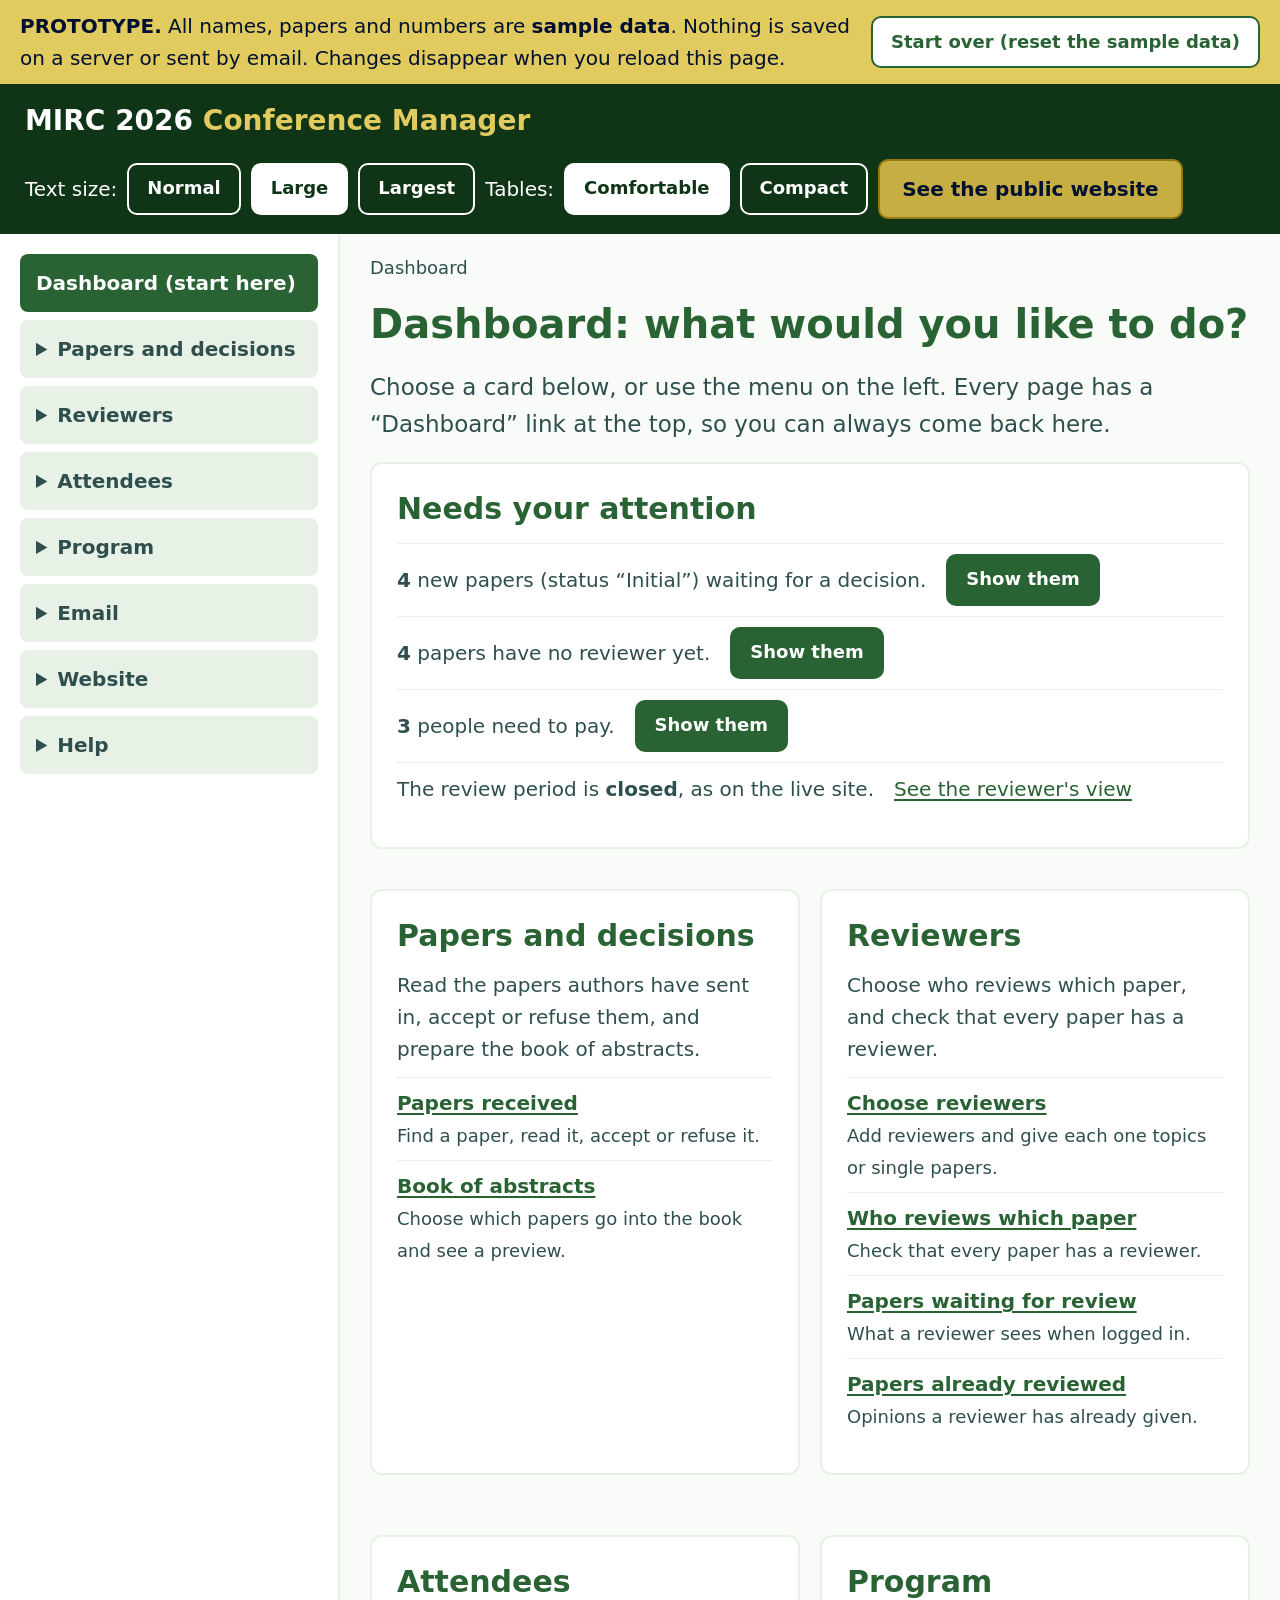
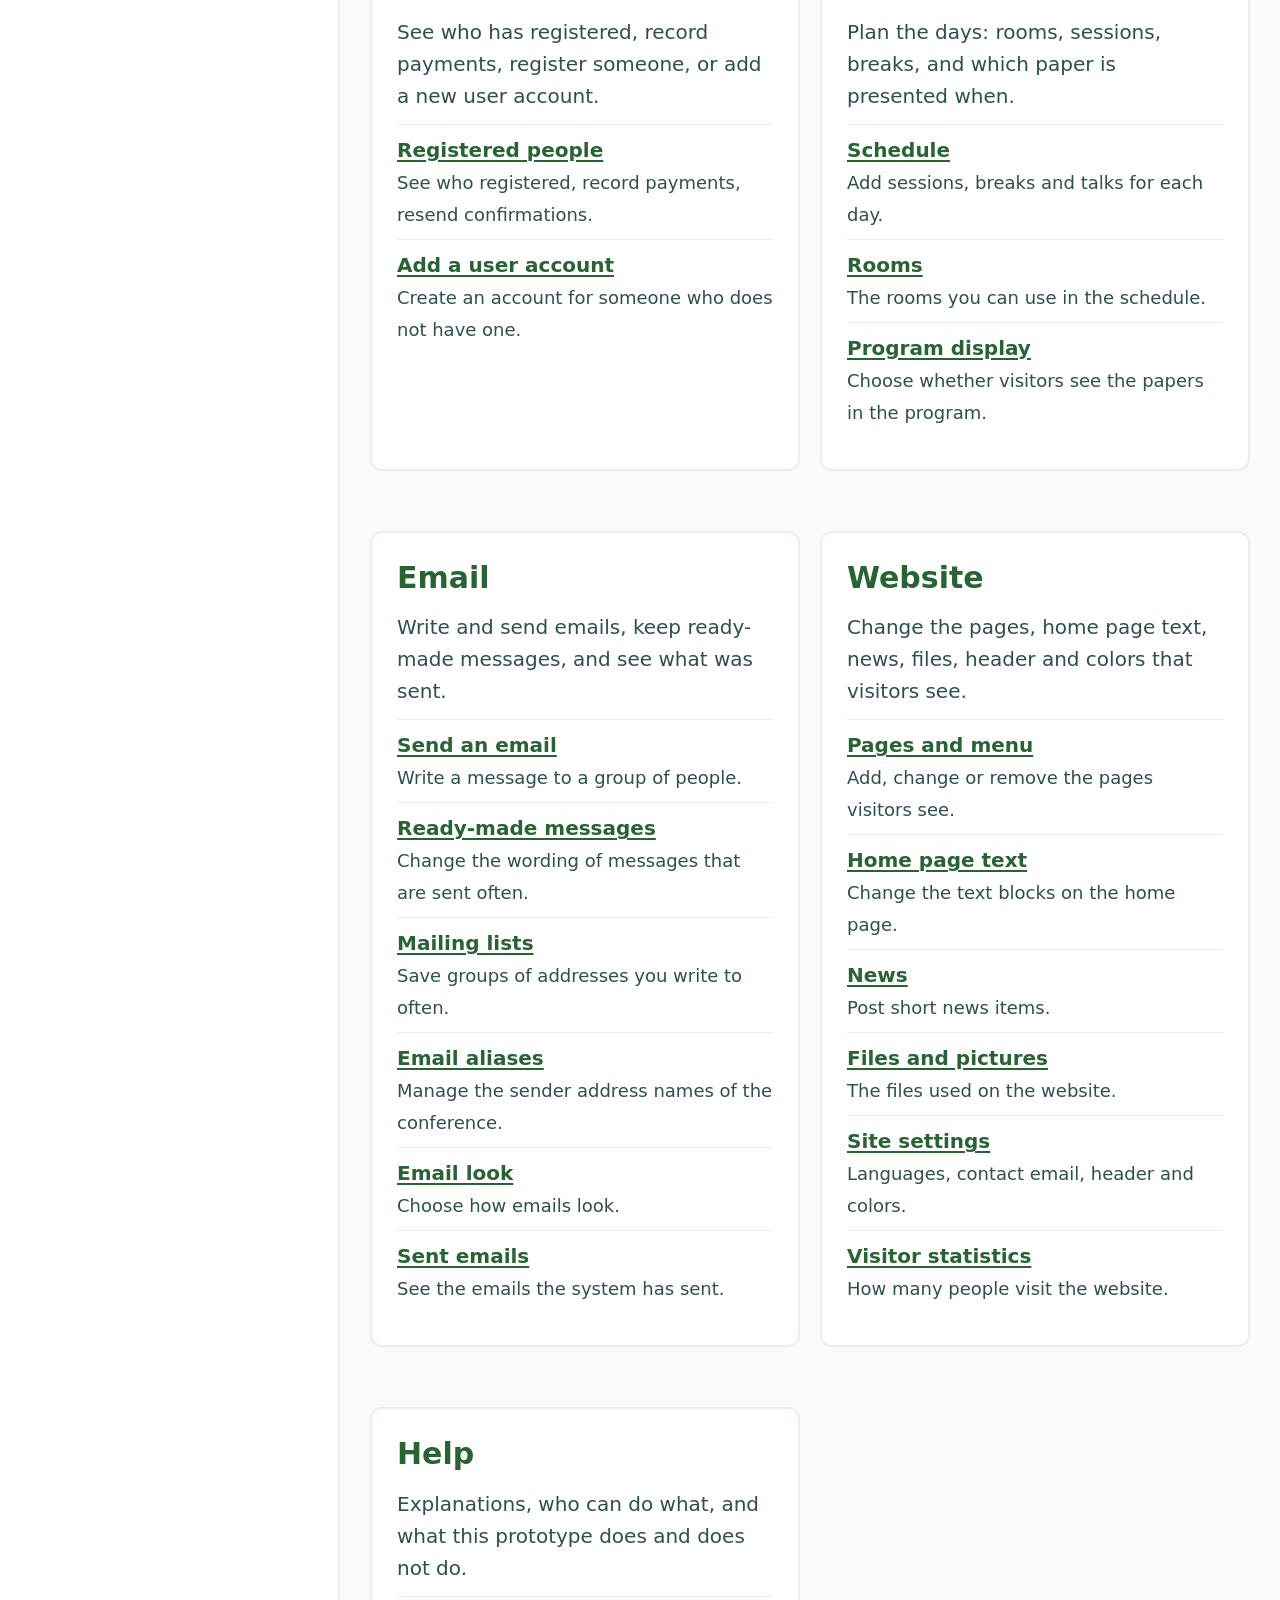
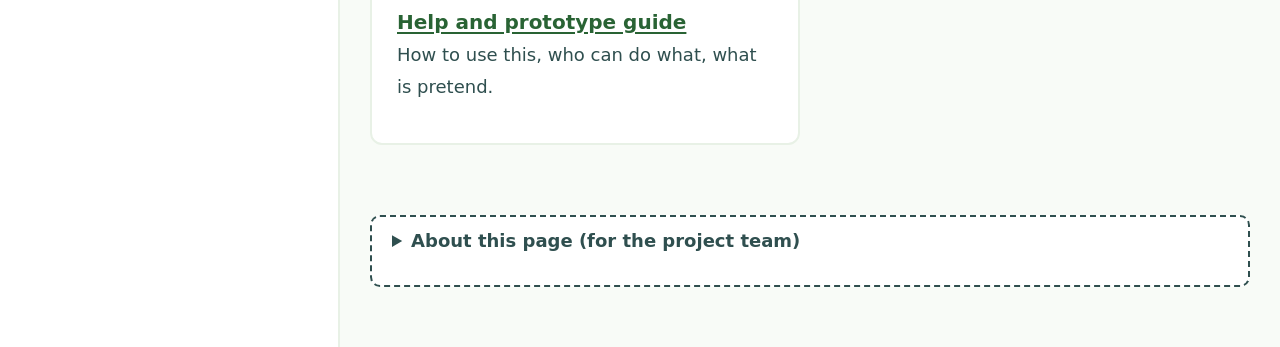
==== prototype/index.html @ 0afbfd5f "Initial commit" ====
<!doctype html>
<html lang="en" data-size="2">
<head>
  <meta charset="utf-8">
  <meta name="viewport" content="width=device-width, initial-scale=1">
  <title>MIRC 2026 conference manager (prototype)</title>
  <link rel="icon" href="data:,">
  <link rel="stylesheet" href="styles.css">
</head>
<body>
  <button type="button" class="skip" data-act="skip">Skip to the main content</button>
  <div class="proto-banner" role="note">
    <p><strong>PROTOTYPE.</strong> All names, papers and numbers are <strong>sample data</strong>. Nothing is saved on a server or sent by email. Changes disappear when you reload this page.</p>
    <button type="button" id="reset" class="btn btn-small btn-secondary">Start over (reset the sample data)</button>
  </div>
  <div id="live" class="sr-only" role="status" aria-live="polite"></div>
  <div id="app"><noscript><p>This prototype needs JavaScript. Please turn it on in your browser.</p></noscript></div>
  <dialog id="dlg" aria-labelledby="dlg-title"></dialog>
  <!-- Classic scripts (not modules) so this page also works when opened straight from a folder. Order matters. -->
  <script src="data.js"></script>
  <script src="core.js"></script>
  <script src="admin.js"></script>
  <script src="site.js"></script>
  <script>P.start();</script>
</body>
</html>
---- prototype/styles.css ----
/* MIRC 2026 prototype styles. Colors are the blueprint palette (section 9.3): five EXACT values and a few ESTIMATES.
   Only pairs that pass the contrast checks in blueprint 9.5 are used for text. Sizes are in rem so the text-size buttons scale everything. */
:root {
  --slate-green: #2f4f4f; --forest: #296334; --leaf: #297d1f; --navy: #011030; --deep-green: #0f3416; --white: #ffffff;
  --gold-100: #fce77a; --gold-300: #e1ca5e; --gold-500: #c6ae43; --gold-700: #957a14; --hex-line: #77aa6f;
  --mist: #f8fbf7; --tint-green: #e8f1e6;
  --gold-gradient: linear-gradient(90deg, #b19730 0%, #dcc55b 33%, #e5cf65 66%, #b29931 100%);
  --font: "Segoe UI", system-ui, -apple-system, Roboto, "Helvetica Neue", Arial, sans-serif; /* the images' font is not identified (blueprint D6) */
}
html { font-size: 125%; }
html[data-size="1"] { font-size: 112.5%; }
html[data-size="2"] { font-size: 125%; }
html[data-size="3"] { font-size: 150%; }
* { box-sizing: border-box; }
body { margin: 0; background: var(--mist); color: var(--slate-green); font-family: var(--font); line-height: 1.6; }
h1, h2, h3 { color: var(--forest); line-height: 1.25; margin: 1.2em 0 .5em; }
h1 { font-size: 2rem; margin-top: .4em; } h2 { font-size: 1.5rem; } h3 { font-size: 1.2rem; }
p, ul, ol, dl { margin: .6em 0; } ul, ol { padding-left: 1.4rem; }
ul.plain, ol.plain { list-style: none; padding: 0; }
a { color: var(--forest); text-decoration: underline; text-underline-offset: .15em; }
a:hover { color: var(--deep-green); }
code { background: var(--tint-green); padding: .05em .3em; border-radius: .25rem; }
hr { border: 0; border-top: 2px solid var(--tint-green); margin: 1.5rem 0; }
.lead { font-size: 1.15rem; }
.muted { font-size: .9rem; }
.empty { padding: 1rem; border: 2px dashed var(--slate-green); border-radius: .5rem; background: var(--white); }
.sr-only { position: absolute; width: 1px; height: 1px; overflow: hidden; clip: rect(0 0 0 0); white-space: nowrap; }
.stack > * + * { margin-top: .25rem; }

/* focus: always visible. Navy on light surfaces, gold on dark ones. */
:focus-visible { outline: 4px solid var(--navy); outline-offset: 2px; }
.on-dark :focus-visible, dialog.on-dark :focus-visible { outline-color: var(--gold-300); }
h1:focus, h1:focus-visible { outline: none; }
.skip { position: absolute; left: -999px; top: 0; z-index: 10; background: var(--white); color: var(--forest); border: 3px solid var(--forest); padding: .6rem 1rem; font: inherit; font-weight: 700; }
.skip:focus { left: .5rem; top: .5rem; }

/* buttons */
.btn { display: inline-flex; align-items: center; justify-content: center; min-height: 3rem; padding: .5rem 1.1rem; border: 2px solid var(--forest); border-radius: .5rem;
  background: var(--forest); color: var(--white); font: inherit; font-weight: 700; text-decoration: none; cursor: pointer; text-align: center; }
.btn:hover { background: var(--deep-green); border-color: var(--deep-green); color: var(--white); }
.btn-secondary { background: var(--white); color: var(--forest); }
.btn-secondary:hover { background: var(--tint-green); color: var(--deep-green); border-color: var(--forest); }
.btn-gold { background: var(--gold-500); border-color: var(--gold-700); color: var(--navy); }
.btn-gold:hover { background: var(--gold-300); color: var(--navy); border-color: var(--gold-700); }
.btn-danger { background: var(--navy); border-color: var(--navy); color: var(--white); }
.btn-danger:hover { background: var(--deep-green); }
.btn-small { min-height: 2.6rem; padding: .3rem .9rem; font-size: .9rem; }
.btn-ghost { background: transparent; border-color: var(--white); color: var(--white); }
.btn-ghost:hover, .btn-ghost[aria-pressed="true"] { background: var(--white); color: var(--deep-green); }
.btn[disabled] { background: var(--tint-green); color: var(--slate-green); border: 2px dashed var(--slate-green); cursor: not-allowed; }
.linklike { background: none; border: 0; padding: .3rem 0; font: inherit; color: var(--forest); text-decoration: underline; cursor: pointer; text-align: left; }
.actions { display: flex; flex-wrap: wrap; gap: .75rem; margin: 1rem 0; }
.actions.center { justify-content: center; }
.toolbar { display: flex; flex-wrap: wrap; gap: .75rem; align-items: end; }

/* prototype banner and admin frame */
.proto-banner { background: var(--gold-300); color: var(--navy); padding: .5rem 1rem; display: flex; flex-wrap: wrap; gap: .5rem 1rem; align-items: center; justify-content: space-between; }
.proto-banner p { margin: 0; flex: 1 1 24rem; }
.on-dark { background: var(--deep-green); color: var(--white); }
.on-dark a { color: var(--white); } .on-dark a.btn-gold { color: var(--navy); }
.topbar { display: flex; flex-wrap: wrap; align-items: center; justify-content: space-between; gap: .75rem 1.5rem; padding: .75rem 1.25rem; }
.brand { font-size: 1.4rem; font-weight: 800; text-decoration: none; color: var(--white); } .brand span { color: var(--gold-300); font-weight: 600; }
.topbar-tools, .textsize { display: flex; flex-wrap: wrap; gap: .5rem; align-items: center; }
.layout { display: grid; grid-template-columns: 17rem 1fr; align-items: start; }
.sidenav { background: var(--white); border-right: 2px solid var(--tint-green); padding: 1rem; min-height: 100%; }
.navtop, .navtop ul { list-style: none; padding: 0; margin: 0; } .navtop > li { margin-bottom: .4rem; }
.navlink { display: block; padding: .65rem .8rem; border-radius: .4rem; color: var(--forest); font-weight: 600; text-decoration: none; }
.navlink:hover { background: var(--tint-green); }
.navlink[aria-current="page"] { background: var(--forest); color: var(--white); }
.navlink[aria-current="true"] { border-left: 6px solid var(--forest); }
details[data-nav] > summary { background: var(--tint-green); border-radius: .4rem; padding: .65rem .8rem; font-weight: 800; cursor: pointer; min-height: 2.9rem; color: var(--slate-green); }
details[data-nav] ul { margin: .25rem 0 .5rem; }
.menu-toggle { display: none; margin: .75rem 1rem 0; }
main { min-width: 0; } .main-in { max-width: 66rem; margin: 0 auto; padding: 1rem 1.5rem 3rem; container-type: inline-size; }
.crumbs ol { list-style: none; padding: 0; margin: 0; display: flex; flex-wrap: wrap; font-size: .9rem; }
.crumbs li + li::before { content: "›"; padding: 0 .5rem; }
.grid2 { display: grid; grid-template-columns: repeat(auto-fit, minmax(min(20rem, 100%), 1fr)); gap: 1rem; }
.card { background: var(--white); border: 2px solid var(--tint-green); border-radius: .6rem; padding: 1rem 1.25rem; margin: 1rem 0; }
.card > h2:first-child, .card > h3:first-child { margin-top: .2em; }
.linklist { list-style: none; padding: 0; } .linklist li { padding: .45rem 0; border-top: 1px solid var(--tint-green); }
.attn { list-style: none; padding: 0; } .attn li { padding: .5rem 0; border-top: 1px solid var(--tint-green); display: flex; flex-wrap: wrap; gap: .5rem 1rem; align-items: center; }
.refbox { margin-top: 2.5rem; border: 2px dashed var(--slate-green); border-radius: .5rem; padding: .5rem 1rem; font-size: .9rem; background: var(--white); }
.refbox summary { cursor: pointer; font-weight: 700; min-height: 2.4rem; }

/* alerts: icon + word + border, never color alone */
.alert { display: flex; gap: .9rem; align-items: flex-start; padding: .9rem 1rem; margin: 1rem 0; background: var(--white); border: 2px solid var(--forest); border-left-width: 10px; border-radius: .4rem; }
.alert > div { flex: 1; } .alert ul { margin: .3rem 0 0; }
.alert-ok { border-color: var(--leaf); } .alert-warn { border-color: var(--gold-700); } .alert-error { border-color: var(--navy); } .alert-info { border-color: var(--forest); }
.sym { flex: none; width: 2rem; height: 2rem; border-radius: 50%; display: inline-flex; align-items: center; justify-content: center; font-weight: 800; background: var(--forest); color: var(--white); }
.alert-ok .sym { background: var(--leaf); } .alert-warn .sym { background: var(--gold-500); color: var(--navy); } .alert-error .sym { background: var(--navy); }
.badge { display: inline-flex; gap: .35rem; align-items: center; padding: .1rem .7rem; border: 2px solid; border-radius: 999px; font-weight: 700; font-size: .9rem; white-space: nowrap; }
.st-accepted { background: var(--leaf); border-color: var(--leaf); color: var(--white); }
.st-refused { background: var(--slate-green); border-color: var(--slate-green); color: var(--white); }
.st-awaiting { background: var(--gold-500); border-color: var(--gold-700); color: var(--navy); }
.st-reviewed { background: var(--tint-green); border-color: var(--forest); color: var(--forest); }
.st-initial { background: var(--white); border-color: var(--slate-green); color: var(--slate-green); }
.st-noreview { background: var(--white); border: 2px dashed var(--slate-green); color: var(--slate-green); }

/* forms */
.field { margin: 1rem 0; border: 0; padding: 0; }
.field > label, fieldset.field > legend { display: block; font-weight: 700; margin-bottom: .25rem; padding: 0; }
.hint { font-size: .9rem; margin: 0 0 .35rem; }
.req { font-weight: 400; font-size: .9rem; }
input, select, textarea { font: inherit; color: var(--slate-green); background: var(--white); border: 2px solid var(--slate-green); border-radius: .4rem; padding: .55rem .7rem; width: 100%; max-width: 42rem; min-height: 3rem; }
input[type="checkbox"], input[type="radio"] { width: 1.75rem; height: 1.75rem; min-height: 0; accent-color: var(--forest); flex: none; }
td input[type="checkbox"], th input[type="checkbox"] { width: 2.2rem; height: 2.2rem; }
textarea { min-height: 6rem; }
.has-error input, .has-error select, .has-error textarea { border-color: var(--navy); border-width: 4px; }
.err { font-weight: 700; color: var(--navy); margin: .35rem 0 0; }
fieldset.field { border: 2px solid var(--tint-green); border-radius: .5rem; padding: .5rem 1rem 1rem; } fieldset.field.has-error { border-color: var(--navy); border-width: 4px; }
.choice { display: flex; gap: .7rem; align-items: center; min-height: 2.75rem; font-weight: 400; cursor: pointer; }
.filters { display: grid; grid-template-columns: repeat(auto-fit, minmax(min(16rem, 100%), 1fr)); gap: 0 1.25rem; align-items: start; }
.bulk { display: flex; flex-wrap: wrap; gap: .75rem 1rem; align-items: flex-end; } .bulk .field { margin: 0; } .bulk .btn { min-height: 3rem; }
.more { margin: 1rem 0; } .more summary { cursor: pointer; font-weight: 700; min-height: 2.6rem; }
.tabs { display: flex; flex-wrap: wrap; gap: .5rem; margin: 1rem 0; }
.tab { min-height: 2.9rem; padding: .4rem 1rem; border: 2px solid var(--forest); background: var(--white); color: var(--forest); border-radius: .5rem; font: inherit; font-weight: 700; cursor: pointer; }
.tab:hover { background: var(--tint-green); } .tab[aria-pressed="true"] { background: var(--forest); color: var(--white); }
.steps { list-style: none; padding: 0; display: flex; flex-wrap: wrap; gap: .5rem; }
.steps li { border: 2px solid var(--tint-green); border-radius: .5rem; padding: .4rem .9rem; background: var(--white); } .steps li span { font-weight: 700; }
.steps li[aria-current="step"] { border-color: var(--forest); background: var(--tint-green); font-weight: 700; }
.results { list-style: none; padding: 0; } .results li { padding: .6rem 0; border-top: 1px solid var(--tint-green); }
.swatch { display: inline-block; width: 3rem; height: 2rem; border: 2px solid var(--slate-green); border-radius: .3rem; }
.preview { width: 100%; height: 12rem; border: 2px solid var(--slate-green); background: var(--white); }
.dl { display: grid; grid-template-columns: max-content 1fr; gap: .3rem 1.2rem; } .dl dt { font-weight: 700; } .dl dd { margin: 0; }

/* tables: fit the box; if one ever cannot, it scrolls sideways inside its own focusable region */
.table-wrap { overflow-x: auto; margin: 1rem 0; }
table { width: 100%; border-collapse: collapse; background: var(--white); }
th { background: var(--tint-green); text-align: left; font-weight: 800; }
th, td { padding: .6rem .7rem; border-bottom: 2px solid var(--tint-green); vertical-align: top; }
td[data-label="Status"], td[data-label="Status and amount"] { white-space: nowrap; }
.col-select { width: 1%; white-space: nowrap; }
tr.sub td { background: var(--mist); } tr.sub td:nth-child(3) { padding-left: 1.5rem; }
/* Actions column: ONE layout for every table. Buttons are equal width (the widest label sets it), equal height, one uniform gap,
   labels never wrap. Four or more buttons use two even columns. */
.col-actions { width: 1%; white-space: nowrap; }
.row-actions { display: grid; gap: .45rem; justify-items: stretch; width: max-content; max-width: 100%; }
.row-actions:has(> :nth-child(4)) { grid-template-columns: repeat(2, max-content); }
.row-actions .btn { min-height: 2.6rem; padding: .3rem .9rem; font-size: .9rem; margin: 0; white-space: nowrap; }

/* compact tables (top-bar choice "Tables: Compact"): tighter cells and smaller buttons laid out side by side. Text stays 17px or more at "Large". */
html[data-density="compact"] th, html[data-density="compact"] td { padding: .35rem .5rem; }
html[data-density="compact"] .row-actions { display: flex; flex-wrap: nowrap; gap: .3rem; width: auto; }
html[data-density="compact"] .row-actions:has(> :nth-child(4)) { display: grid; grid-template-columns: repeat(2, max-content); gap: .3rem; }
html[data-density="compact"] .row-actions .btn, html[data-density="compact"] td .btn-small { min-height: 2.2rem; padding: .15rem .65rem; font-size: .875rem; }
html[data-density="compact"] .badge { padding: 0 .55rem; font-size: .85rem; }
html[data-density="compact"] td input[type="checkbox"], html[data-density="compact"] th input[type="checkbox"] { width: 1.8rem; height: 1.8rem; }
html[data-density="compact"] .muted { font-size: .85rem; line-height: 1.4; }

/* dialogs */
dialog { border: 3px solid var(--forest); border-radius: .8rem; padding: 0; width: min(42rem, 94vw); background: var(--white); color: var(--slate-green); }
dialog.danger { border-color: var(--navy); }
dialog::backdrop { background: rgba(1, 16, 48, .65); }
.dlg-body { padding: 1.25rem 1.5rem; max-height: 88vh; overflow: auto; } .dlg-body h2 { margin-top: 0; }

/* public website preview */
.sitebar { background: var(--navy); } .sitebar-in { display: flex; flex-wrap: wrap; gap: .5rem 1.25rem; align-items: center; padding: .6rem 1.25rem; }
.sitebar label.inline { display: flex; gap: .5rem; align-items: center; } .sitebar select { width: auto; min-width: 11rem; }
.sitehead { background: var(--white); border-bottom: 6px solid var(--gold-300); padding: 1rem 1.25rem; }
.hdr-quick { display: flex; flex-wrap: wrap; gap: 1rem 1.5rem; align-items: center; max-width: 66rem; margin: 0 auto; }
.logo-box { width: 6rem; height: 6rem; border: 3px solid var(--forest); color: var(--forest); font-weight: 800; display: flex; flex-direction: column; align-items: center; justify-content: center; text-align: center; border-radius: 50%; }
.logo-box small { font-size: .55rem; font-weight: 400; }
.hero-mark { margin: 0; font-weight: 900; letter-spacing: .02em; font-size: 3.2rem; line-height: 1.1; color: var(--gold-700);
  background: var(--gold-gradient); -webkit-background-clip: text; background-clip: text; -webkit-text-fill-color: transparent; }
.hero-mark.small { font-size: 2.2rem; }
@media (forced-colors: active) { .hero-mark { -webkit-text-fill-color: currentColor; } }
.site-name { margin: 0; font-size: 1.3rem; font-weight: 800; color: var(--forest); } .hdr-meta { margin: 0; font-weight: 600; }
.hdr-frame { width: 100%; height: 8rem; border: 0; } .hdr-pic { max-width: 66rem; margin: 0 auto; padding: 1.5rem; border: 2px dashed var(--slate-green); }
.sitenav { padding: 0 1.25rem; } .sitenav .btn-ghost { margin: .6rem 0; }
.sitemenu { display: flex; flex-wrap: wrap; gap: 0 1.5rem; align-items: center; max-width: 66rem; margin: 0 auto; }
.sitemenu > ul { list-style: none; display: flex; flex-wrap: wrap; gap: 0 1.25rem; padding: 0; margin: 0; flex: 1 1 auto; }
.sitemenu a { display: inline-block; padding: .65rem 0; font-weight: 600; } .sitemenu a[aria-current="page"] { border-bottom: 4px solid var(--gold-300); font-weight: 800; }
.sitemenu summary { cursor: pointer; padding: .65rem 0; font-weight: 600; } .sitemenu details ul { list-style: none; padding: 0 0 .5rem 1rem; margin: 0; }
.userbox { margin-left: auto; } .usermenu ul { list-style: none; padding: 0; margin: 0; } .usermenu .linklike { color: var(--white); }
.hero { text-align: center; } .hero .tagline { color: var(--forest); font-weight: 800; text-transform: uppercase; font-size: 1.4rem; margin-bottom: 0; } .facts { font-weight: 700; }
.ev { display: grid; grid-template-columns: 9rem 1fr; gap: .5rem 1rem; padding: .8rem 0; border-top: 2px solid var(--tint-green); } .ev h3 { margin: 0; } .ev-time { font-weight: 800; margin: 0; }
.talks li { margin: .5rem 0; } .names { columns: 14rem; }
.sitefoot { background: var(--navy); margin-top: 2rem; } .sitefoot .stripe { height: .6rem; background: var(--leaf); } .foot-in { max-width: 66rem; margin: 0 auto; padding: 1rem 1.5rem; }
.sitefoot a { color: var(--gold-300); }

/* phones and tablets: one column, menu behind a button, tables become stacked cards */
@media (max-width: 56em) {
  .layout { grid-template-columns: 1fr; } .menu-toggle { display: inline-flex; }
  .sidenav { display: none; border-right: 0; border-bottom: 2px solid var(--tint-green); } .sidenav.open { display: block; }
  .main-in { padding: 1rem; }
  .sitemenu { display: none; flex-direction: column; align-items: stretch; padding-bottom: .75rem; } .sitemenu.open { display: flex; }
  .sitemenu > ul { flex-direction: column; } .userbox { margin-left: 0; }
  .ev { grid-template-columns: 1fr; }
}
/* Narrow content area (measured in the page itself, so it also reacts to the text-size buttons): tables become stacked cards */
@container (max-width: 40rem) {
  table, thead, tbody, tr, th, td { display: block; } thead { position: absolute; left: -9999px; }
  tr { border: 2px solid var(--tint-green); border-radius: .5rem; margin: 0 0 1rem; padding: .3rem .5rem; }
  td, html[data-density="compact"] td { border: 0; padding: .35rem .3rem; } td::before { content: attr(data-label) ": "; font-weight: 800; display: block; }
  td[data-label="Select"]::before { content: "Select this one"; }
  td.col-actions, td.col-select { width: auto; white-space: normal; }
  .row-actions, .row-actions:has(> :nth-child(4)), html[data-density="compact"] .row-actions, html[data-density="compact"] .row-actions:has(> :nth-child(4)) { display: flex; flex-wrap: wrap; gap: .5rem; width: auto; }
  .row-actions .btn { white-space: normal; }
  tr.sub td:nth-child(3) { padding-left: .3rem; }
  .dl { grid-template-columns: 1fr; }
}
@media (max-width: 56em) { .density { display: none; } }
@media print { .proto-banner, .topbar, .sidenav, .sitebar, .sitenav, .tabs, .actions, .menu-toggle, .refbox, dialog { display: none !important; } .layout { display: block; } body { background: #fff; } }
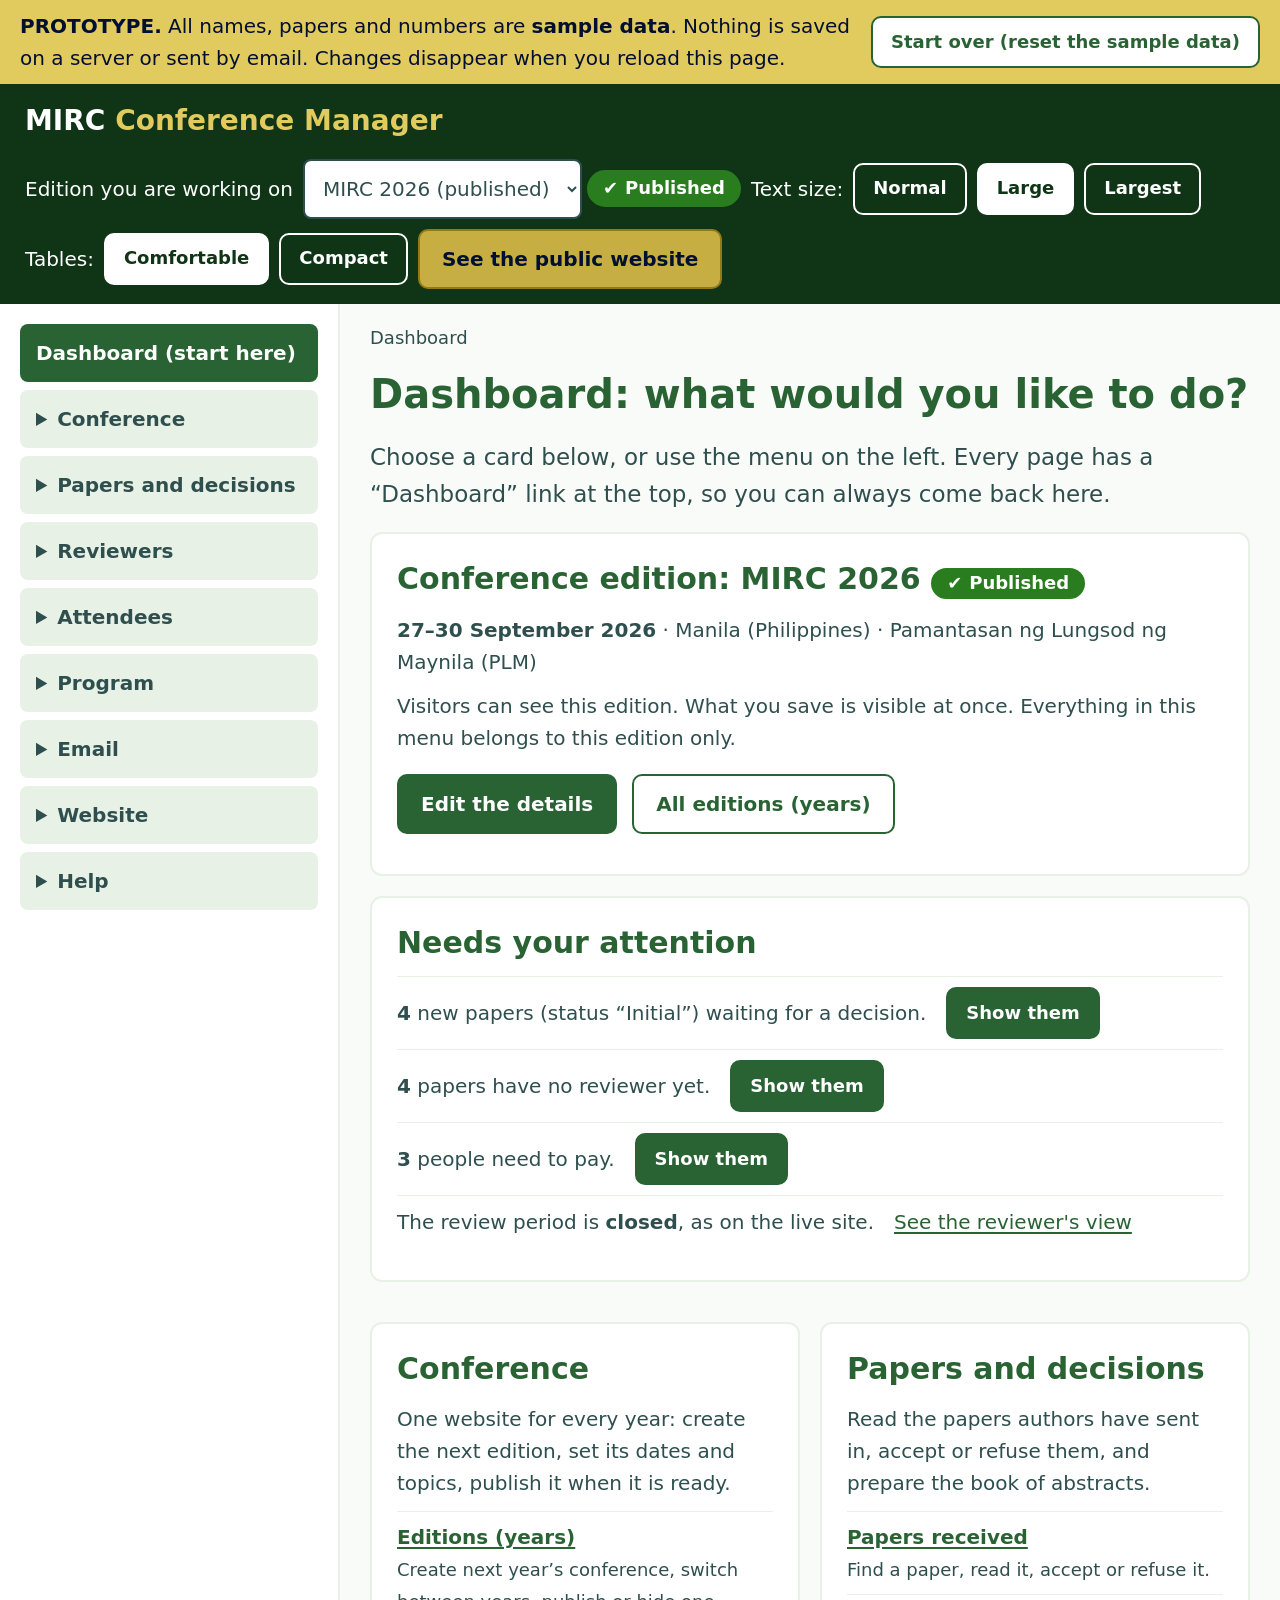
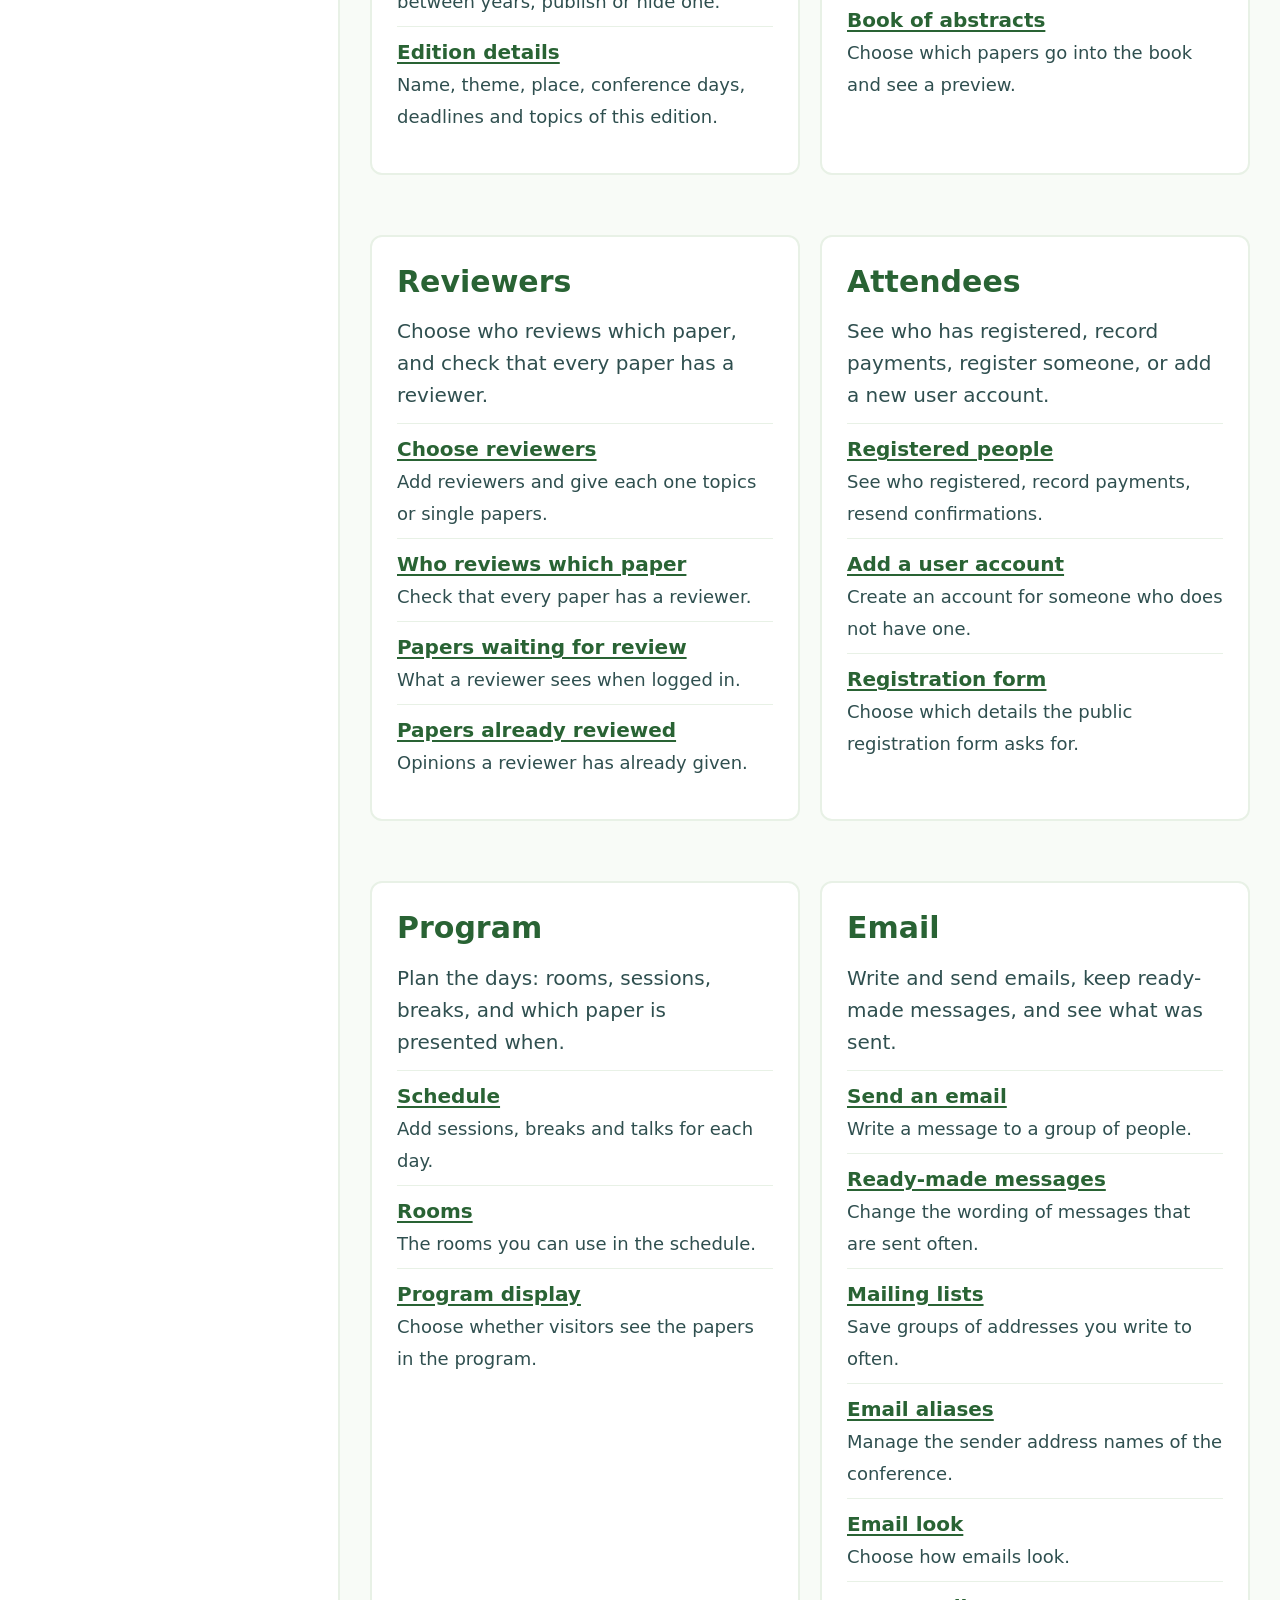
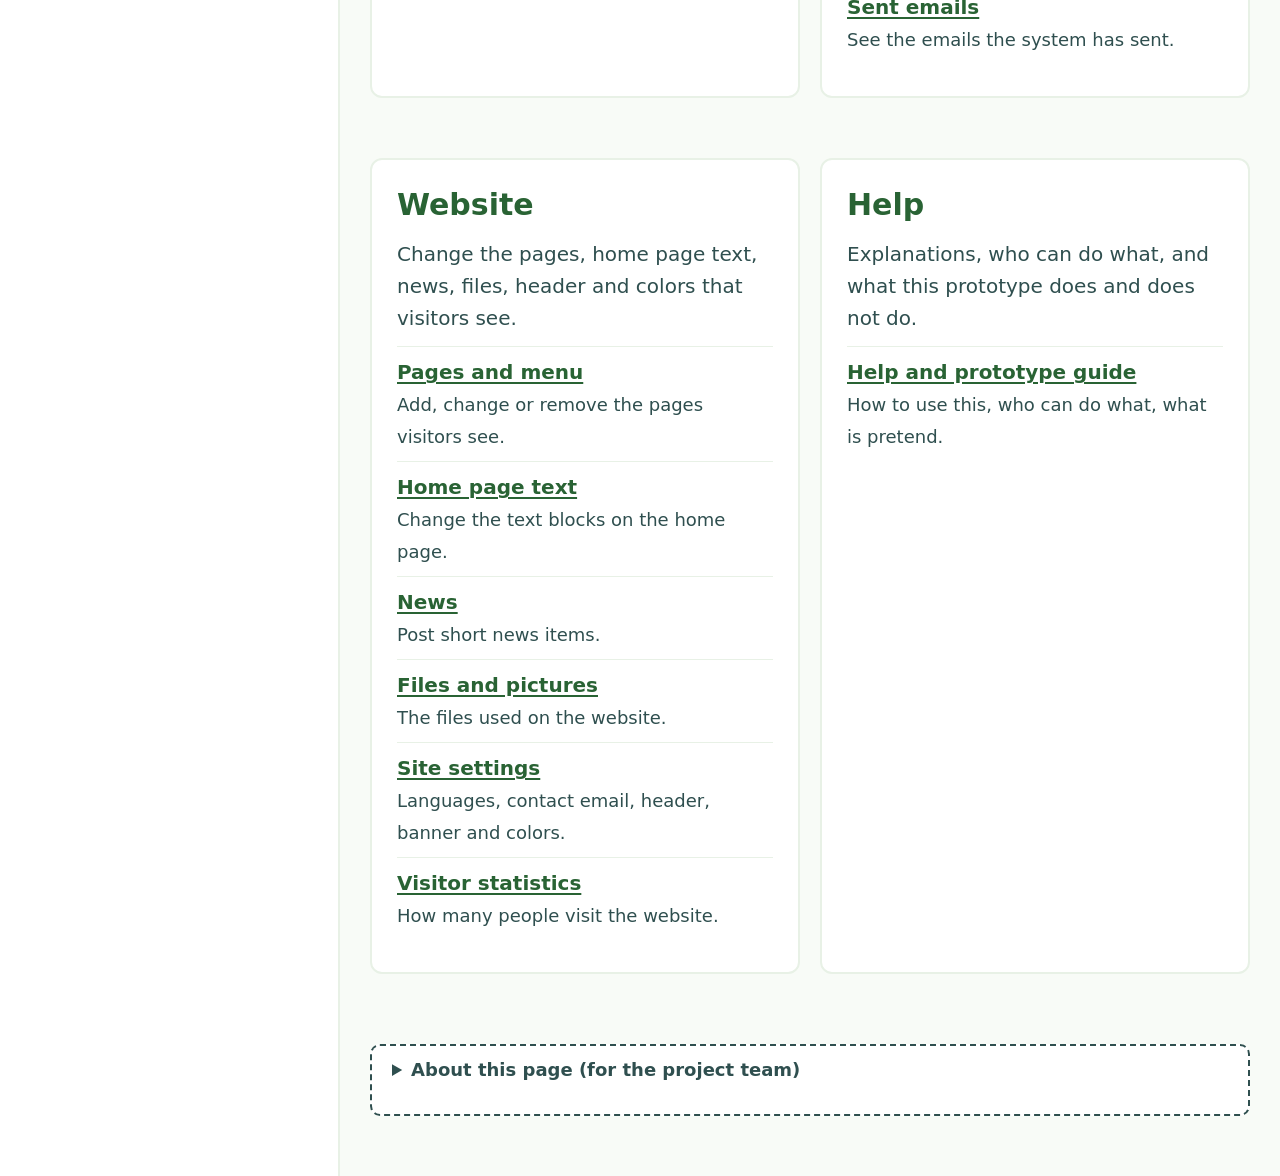
==== commit cdadc66c: "Updatable Conference" ====
--- a/prototype/index.html
+++ b/prototype/index.html
@@ -3,7 +3,7 @@
 <head>
   <meta charset="utf-8">
   <meta name="viewport" content="width=device-width, initial-scale=1">
-  <title>MIRC 2026 conference manager (prototype)</title>
+  <title>MIRC conference manager (prototype)</title>
   <link rel="icon" href="data:,">
   <link rel="stylesheet" href="styles.css">
 </head>
@@ -19,7 +19,9 @@
   <!-- Classic scripts (not modules) so this page also works when opened straight from a folder. Order matters. -->
   <script src="data.js"></script>
   <script src="core.js"></script>
+  <script src="calendar.js"></script>
   <script src="admin.js"></script>
+  <script src="editions.js"></script>
   <script src="site.js"></script>
   <script>P.start();</script>
 </body>
--- a/prototype/styles.css
+++ b/prototype/styles.css
@@ -1,4 +1,4 @@
-/* MIRC 2026 prototype styles. Colors are the blueprint palette (section 9.3): five EXACT values and a few ESTIMATES.
+/* MIRC prototype styles. Colors are the blueprint palette (section 9.3): five EXACT values and a few ESTIMATES.
    Only pairs that pass the contrast checks in blueprint 9.5 are used for text. Sizes are in rem so the text-size buttons scale everything. */
 :root {
   --slate-green: #2f4f4f; --forest: #296334; --leaf: #297d1f; --navy: #011030; --deep-green: #0f3416; --white: #ffffff;
@@ -111,9 +111,38 @@
 .choice { display: flex; gap: .7rem; align-items: center; min-height: 2.75rem; font-weight: 400; cursor: pointer; }
 .filters { display: grid; grid-template-columns: repeat(auto-fit, minmax(min(16rem, 100%), 1fr)); gap: 0 1.25rem; align-items: start; }
 .bulk { display: flex; flex-wrap: wrap; gap: .75rem 1rem; align-items: flex-end; } .bulk .field { margin: 0; } .bulk .btn { min-height: 3rem; }
+/* two fields side by side (for example Starts at / Ends at); they stack on narrow screens */
+.fields-row { display: grid; grid-template-columns: repeat(auto-fit, minmax(min(15rem, 100%), 1fr)); gap: 0 1.25rem; align-items: start; }
+.time-pick { display: flex; flex-wrap: wrap; gap: .5rem; align-items: center; } .time-pick select { width: auto; min-width: 5.5rem; } .time-pick .muted { flex-basis: 100%; }
+.nowrap { white-space: nowrap; }
+/* calendar: selected = filled + tick; not available = dashed + hatched; has events = gold number. Never color alone. */
+.cal-card { padding: .75rem 1rem; } .cal-root { margin: .25rem 0; } .cal { max-width: 36rem; }
+.cal-head { display: flex; align-items: center; justify-content: space-between; gap: .5rem; margin-bottom: .5rem; min-height: 1.5rem; }
+.cal-title { flex: 1; text-align: center; font-size: 1.15rem; color: var(--forest); }
+.cal-nav { min-width: 3rem; min-height: 3rem; padding: 0 .5rem; font-size: 1.5rem; line-height: 1; }
+.cal-grid { display: grid; gap: 2px; } .cal-row { display: grid; grid-template-columns: repeat(7, minmax(0, 1fr)); gap: 2px; }
+.cal-dow span { text-align: center; font-weight: 800; font-size: .9rem; padding: .15rem 0; }
+.cal-day { position: relative; width: 100%; min-height: 3.3rem; display: flex; flex-direction: column; align-items: center; justify-content: center; gap: .1rem; padding: .15rem;
+  border: 2px solid var(--forest); border-radius: .4rem; background: var(--white); color: var(--forest); font: inherit; font-weight: 700; cursor: pointer; }
+.cal-day:hover { background: var(--tint-green); } .cal-day:focus-visible { z-index: 2; }
+.cal-day.is-sel, .cal-day.is-sel:hover { background: var(--forest); color: var(--white); }
+.cal-day.is-sel::after { content: "✔"; position: absolute; top: .05rem; left: .2rem; font-size: .65rem; }
+.cal-day.is-off { border: 2px dashed var(--slate-green); color: var(--slate-green); font-weight: 400; cursor: not-allowed;
+  background: repeating-linear-gradient(135deg, var(--white) 0 .35rem, var(--tint-green) .35rem .7rem); }
+.cal-day.is-today .cal-num { text-decoration: underline; text-underline-offset: .2em; }
+.cal-n { min-width: 1.5rem; padding: 0 .3rem; border-radius: 999px; background: var(--gold-300); color: var(--navy); font-size: .8rem; font-weight: 800; line-height: 1.4; }
+.cal-mon { font-size: .7rem; font-weight: 700; line-height: 1; }
+.cal-status { min-height: 1.6em; margin: .5rem 0 .25rem; font-weight: 600; }
+.cal-legend { list-style: none; padding: 0; margin: .25rem 0 0; display: flex; flex-wrap: wrap; gap: .4rem 1.25rem; font-size: .9rem; }
+.cal-key { display: inline-flex; width: 1.7rem; height: 1.7rem; align-items: center; justify-content: center; margin-right: .3rem; vertical-align: middle; border: 2px solid var(--forest); border-radius: .3rem; background: var(--white); font-size: .8rem; }
+.cal-key.is-sel { background: var(--forest); color: var(--white); } .cal-key.is-off { border: 2px dashed var(--slate-green); background: repeating-linear-gradient(135deg, var(--white) 0 .25rem, var(--tint-green) .25rem .5rem); }
+.cal-pop > summary { cursor: pointer; list-style: none; } .cal-pop > summary::-webkit-details-marker { display: none; } .cal-pop > summary::after { content: "▾"; margin-left: .6rem; }
+.cal-pop[open] > summary { margin-bottom: .75rem; } .cal-pop[open] > summary::after { content: "▴"; }
+@media (max-width: 30em) { .cal-card { padding: .5rem; } .cal-day { min-height: 3rem; } }
 .more { margin: 1rem 0; } .more summary { cursor: pointer; font-weight: 700; min-height: 2.6rem; }
 .tabs { display: flex; flex-wrap: wrap; gap: .5rem; margin: 1rem 0; }
 .tab { min-height: 2.9rem; padding: .4rem 1rem; border: 2px solid var(--forest); background: var(--white); color: var(--forest); border-radius: .5rem; font: inherit; font-weight: 700; cursor: pointer; }
+.tabs.wide { display: grid; grid-template-columns: repeat(auto-fit, minmax(min(10rem, 100%), 1fr)); } .tabs.wide .tab { width: 100%; }
 .tab:hover { background: var(--tint-green); } .tab[aria-pressed="true"] { background: var(--forest); color: var(--white); }
 .steps { list-style: none; padding: 0; display: flex; flex-wrap: wrap; gap: .5rem; }
 .steps li { border: 2px solid var(--tint-green); border-radius: .5rem; padding: .4rem .9rem; background: var(--white); } .steps li span { font-weight: 700; }
@@ -155,8 +184,11 @@
 
 /* public website preview */
 .sitebar { background: var(--navy); } .sitebar-in { display: flex; flex-wrap: wrap; gap: .5rem 1.25rem; align-items: center; padding: .6rem 1.25rem; }
-.sitebar label.inline { display: flex; gap: .5rem; align-items: center; } .sitebar select { width: auto; min-width: 11rem; }
-.sitehead { background: var(--white); border-bottom: 6px solid var(--gold-300); padding: 1rem 1.25rem; }
+.sitebar label.inline, .edpick { display: flex; flex-wrap: wrap; gap: .25rem .5rem; align-items: center; } .sitebar select, .topbar select { width: auto; min-width: min(11rem, 100%); max-width: 100%; }
+.topbar-tools > .badge { margin-left: -.25rem; }
+.draft-strip { margin: 0; padding: .5rem 1.25rem; background: var(--gold-300); color: var(--navy); text-align: center; }
+.site-banner { margin: 0; padding: .6rem 1.25rem; background: var(--forest); color: var(--white); text-align: center; font-weight: 700; }
+.sitehead { background: var(--white); border-bottom: 6px solid var(--accent, var(--gold-300)); padding: 1rem 1.25rem; }
 .hdr-quick { display: flex; flex-wrap: wrap; gap: 1rem 1.5rem; align-items: center; max-width: 66rem; margin: 0 auto; }
 .logo-box { width: 6rem; height: 6rem; border: 3px solid var(--forest); color: var(--forest); font-weight: 800; display: flex; flex-direction: column; align-items: center; justify-content: center; text-align: center; border-radius: 50%; }
 .logo-box small { font-size: .55rem; font-weight: 400; }
@@ -166,13 +198,24 @@
 @media (forced-colors: active) { .hero-mark { -webkit-text-fill-color: currentColor; } }
 .site-name { margin: 0; font-size: 1.3rem; font-weight: 800; color: var(--forest); } .hdr-meta { margin: 0; font-weight: 600; }
 .hdr-frame { width: 100%; height: 8rem; border: 0; } .hdr-pic { max-width: 66rem; margin: 0 auto; padding: 1.5rem; border: 2px dashed var(--slate-green); }
-.sitenav { padding: 0 1.25rem; } .sitenav .btn-ghost { margin: .6rem 0; }
-.sitemenu { display: flex; flex-wrap: wrap; gap: 0 1.5rem; align-items: center; max-width: 66rem; margin: 0 auto; }
-.sitemenu > ul { list-style: none; display: flex; flex-wrap: wrap; gap: 0 1.25rem; padding: 0; margin: 0; flex: 1 1 auto; }
-.sitemenu a { display: inline-block; padding: .65rem 0; font-weight: 600; } .sitemenu a[aria-current="page"] { border-bottom: 4px solid var(--gold-300); font-weight: 800; }
-.sitemenu summary { cursor: pointer; padding: .65rem 0; font-weight: 600; } .sitemenu details ul { list-style: none; padding: 0 0 .5rem 1rem; margin: 0; }
-.userbox { margin-left: auto; } .usermenu ul { list-style: none; padding: 0; margin: 0; } .usermenu .linklike { color: var(--white); }
-.hero { text-align: center; } .hero .tagline { color: var(--forest); font-weight: 800; text-transform: uppercase; font-size: 1.4rem; margin-bottom: 0; } .facts { font-weight: 700; }
+/* public menu: one slim bar (Menu button, Sign in) and a slide-out drawer holding the page links */
+.sitenav { display: flex; flex-wrap: wrap; align-items: center; justify-content: space-between; gap: .5rem 1rem; padding: .5rem max(1.25rem, calc(50% - 33rem)); }
+.usermenu { position: relative; }
+.usermenu ul { position: absolute; right: 0; top: calc(100% + .4rem); z-index: 5; min-width: 15rem; list-style: none; margin: 0; padding: .4rem; background: var(--deep-green); border: 2px solid var(--gold-300); border-radius: .5rem; }
+.usermenu li a, .usermenu .linklike { display: block; width: 100%; padding: .6rem .8rem; color: var(--white); }
+dialog.drawer { margin: 0; inset: 0 auto 0 0; width: min(22rem, 88vw); max-width: none; height: 100dvh; max-height: none; overflow-y: auto; border: 0; border-right: 4px solid var(--gold-300); border-radius: 0; }
+@media (prefers-reduced-motion: no-preference) { dialog.drawer[open] { animation: drawer-in .2s ease-out; } }
+@keyframes drawer-in { from { transform: translateX(-100%); } }
+body:has(dialog.drawer[open]) { overflow: hidden; }
+.drawer-head { position: sticky; top: 0; display: flex; align-items: center; justify-content: space-between; gap: 1rem; padding: .75rem 1.25rem; background: var(--deep-green); border-bottom: 2px solid var(--forest); }
+.drawer-head strong { font-size: 1.3rem; }
+.sitemenu ul { list-style: none; margin: 0; padding: .5rem 0; }
+.sitemenu a, .sitemenu summary { display: flex; align-items: center; justify-content: space-between; padding: .65rem 1.25rem; border-left: 6px solid transparent; font-weight: 600; text-decoration: none; cursor: pointer; }
+.sitemenu a:hover, .sitemenu summary:hover { background: var(--forest); } .sitemenu a:hover { text-decoration: underline; }
+.sitemenu a[aria-current="page"] { border-left-color: var(--gold-300); background: var(--forest); font-weight: 800; }
+.sitemenu summary::after { content: "▾"; } .sitemenu details[open] > summary::after { transform: rotate(180deg); }
+.sitemenu details ul { padding: 0 0 .5rem; } .sitemenu details a { padding-left: 2.25rem; }
+.hero { text-align: center; border-top: 8px solid var(--accent, var(--gold-300)); } .hero .tagline { color: var(--forest); font-weight: 800; text-transform: uppercase; font-size: 1.4rem; margin-bottom: 0; } .facts { font-weight: 700; }
 .ev { display: grid; grid-template-columns: 9rem 1fr; gap: .5rem 1rem; padding: .8rem 0; border-top: 2px solid var(--tint-green); } .ev h3 { margin: 0; } .ev-time { font-weight: 800; margin: 0; }
 .talks li { margin: .5rem 0; } .names { columns: 14rem; }
 .sitefoot { background: var(--navy); margin-top: 2rem; } .sitefoot .stripe { height: .6rem; background: var(--leaf); } .foot-in { max-width: 66rem; margin: 0 auto; padding: 1rem 1.5rem; }
@@ -183,8 +226,6 @@
   .layout { grid-template-columns: 1fr; } .menu-toggle { display: inline-flex; }
   .sidenav { display: none; border-right: 0; border-bottom: 2px solid var(--tint-green); } .sidenav.open { display: block; }
   .main-in { padding: 1rem; }
-  .sitemenu { display: none; flex-direction: column; align-items: stretch; padding-bottom: .75rem; } .sitemenu.open { display: flex; }
-  .sitemenu > ul { flex-direction: column; } .userbox { margin-left: 0; }
   .ev { grid-template-columns: 1fr; }
 }
 /* Narrow content area (measured in the page itself, so it also reacts to the text-size buttons): tables become stacked cards */
@@ -193,6 +234,7 @@
   tr { border: 2px solid var(--tint-green); border-radius: .5rem; margin: 0 0 1rem; padding: .3rem .5rem; }
   td, html[data-density="compact"] td { border: 0; padding: .35rem .3rem; } td::before { content: attr(data-label) ": "; font-weight: 800; display: block; }
   td[data-label="Select"]::before { content: "Select this one"; }
+  td:empty { display: none; }
   td.col-actions, td.col-select { width: auto; white-space: normal; }
   .row-actions, .row-actions:has(> :nth-child(4)), html[data-density="compact"] .row-actions, html[data-density="compact"] .row-actions:has(> :nth-child(4)) { display: flex; flex-wrap: wrap; gap: .5rem; width: auto; }
   .row-actions .btn { white-space: normal; }
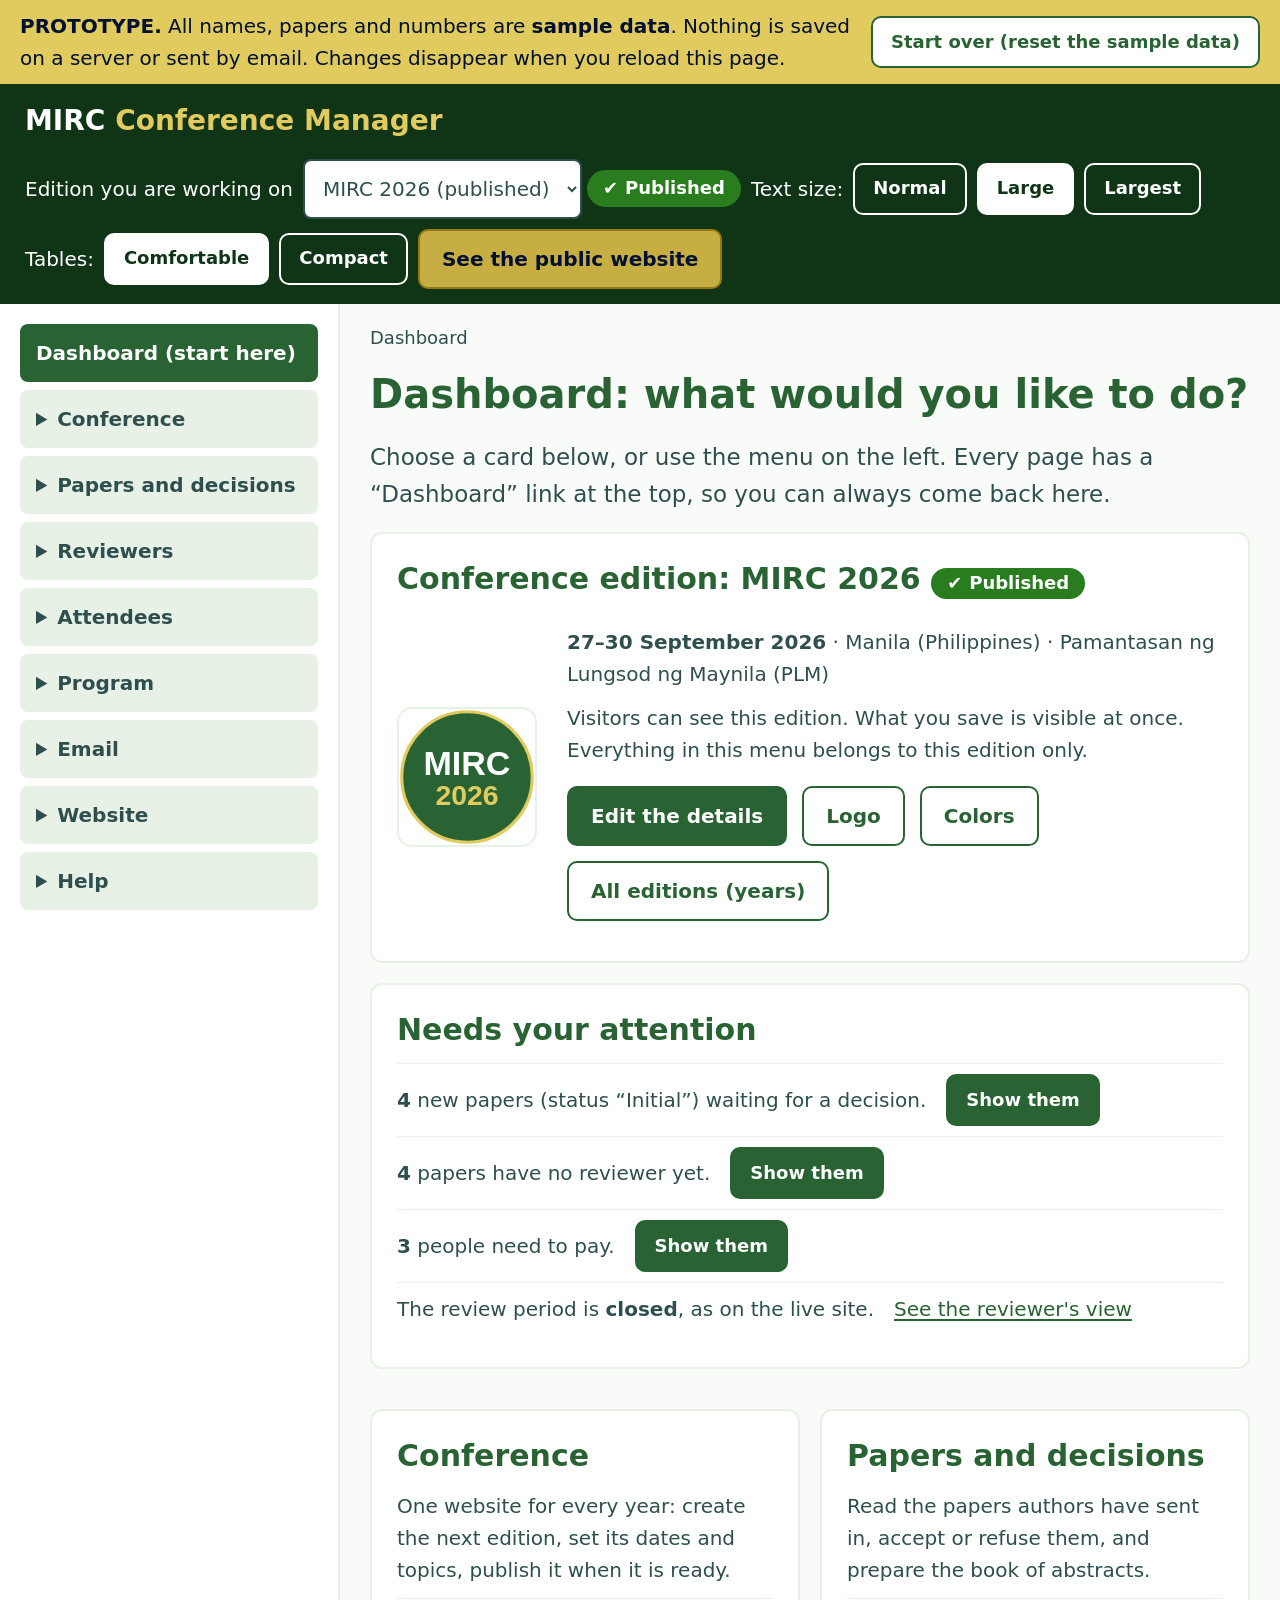
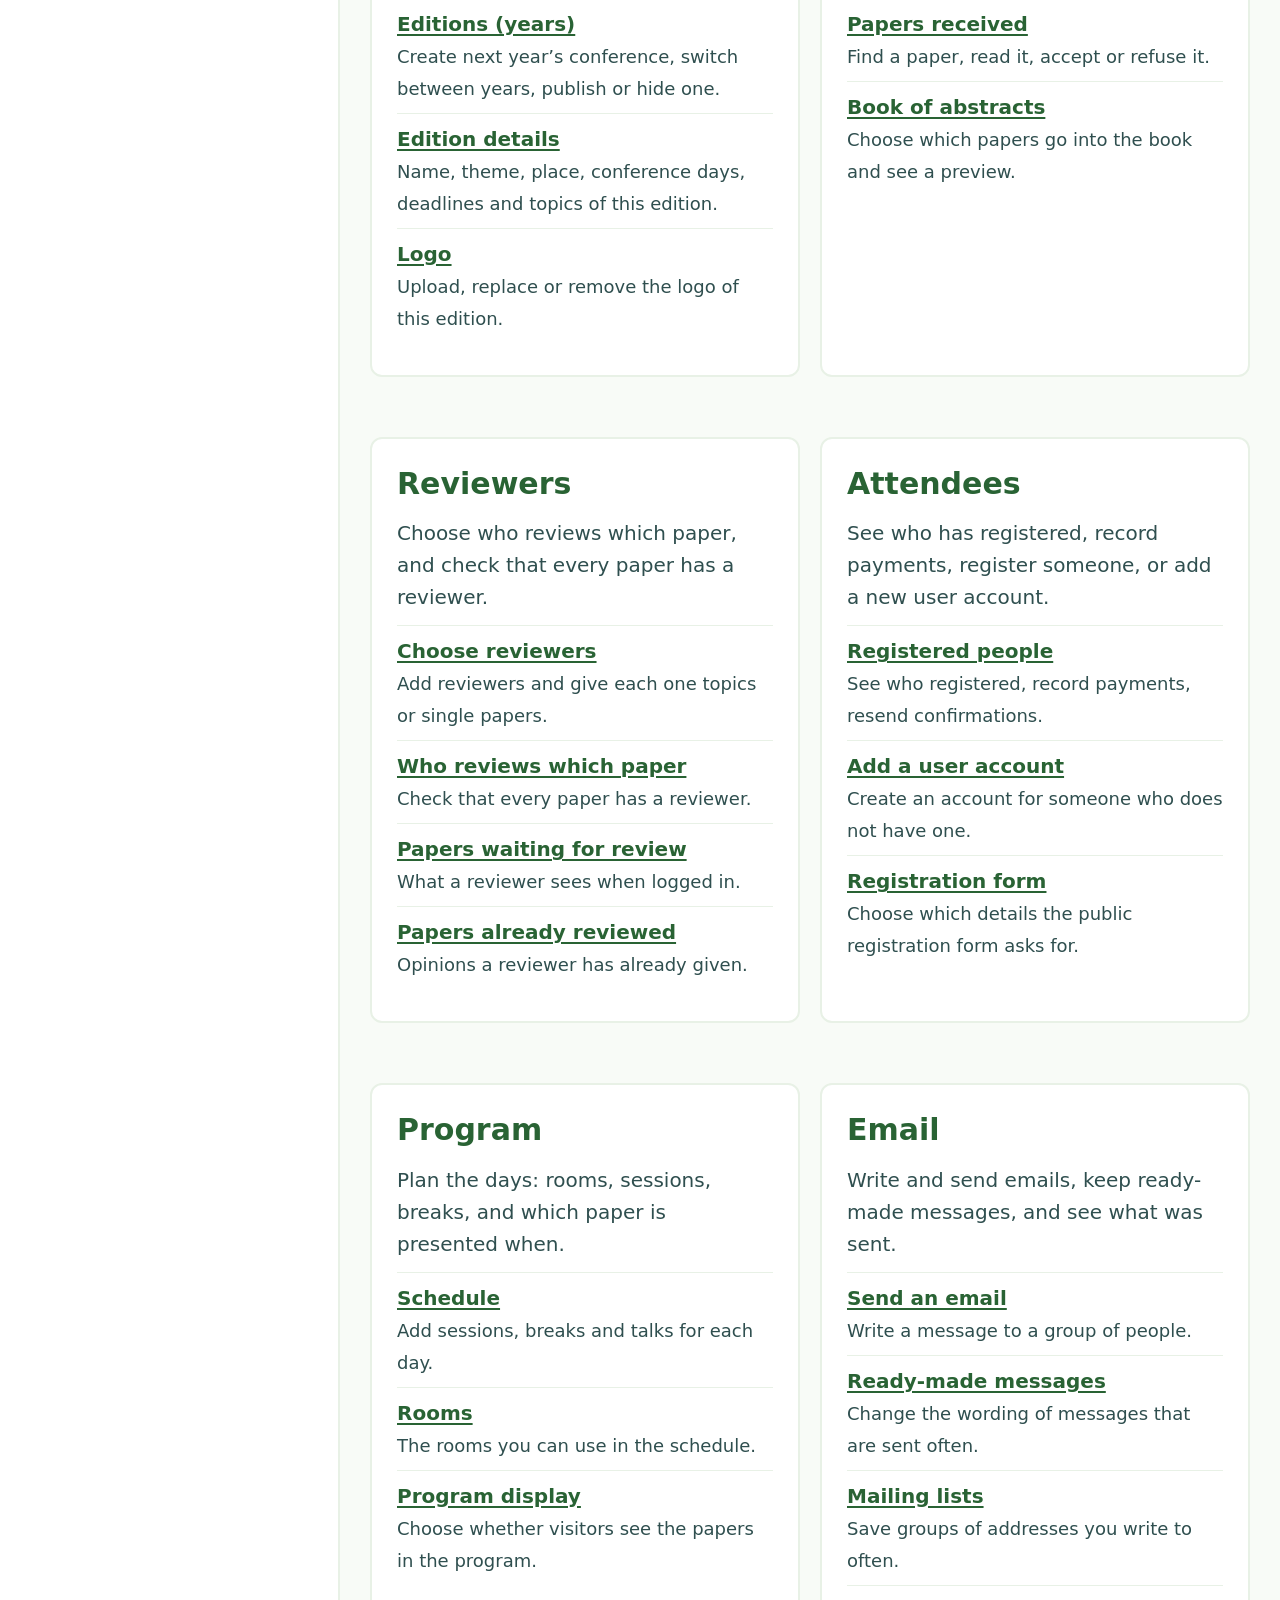
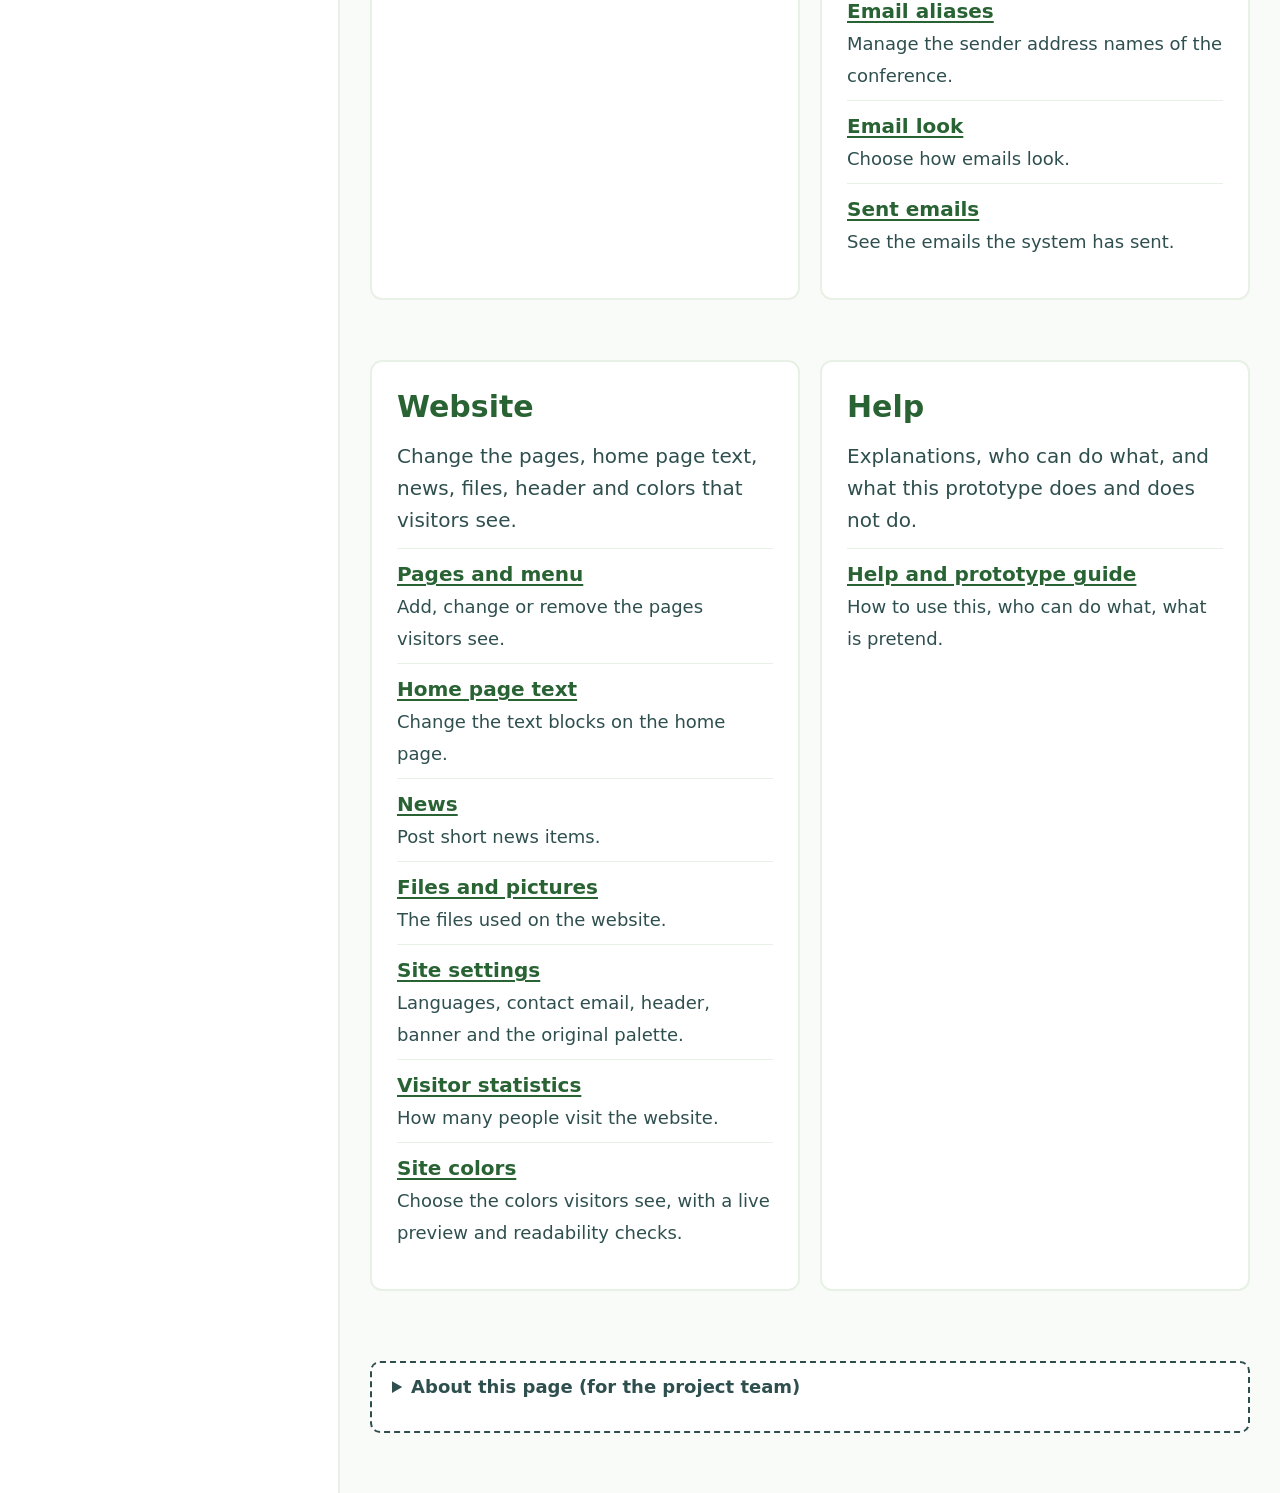
==== commit 23de258c: "Color Control" ====
--- a/prototype/index.html
+++ b/prototype/index.html
@@ -22,6 +22,8 @@
   <script src="calendar.js"></script>
   <script src="admin.js"></script>
   <script src="editions.js"></script>
+  <script src="logo.js"></script>
+  <script src="theme.js"></script>
   <script src="site.js"></script>
   <script>P.start();</script>
 </body>
--- a/prototype/styles.css
+++ b/prototype/styles.css
@@ -188,10 +188,29 @@
 .topbar-tools > .badge { margin-left: -.25rem; }
 .draft-strip { margin: 0; padding: .5rem 1.25rem; background: var(--gold-300); color: var(--navy); text-align: center; }
 .site-banner { margin: 0; padding: .6rem 1.25rem; background: var(--forest); color: var(--white); text-align: center; font-weight: 700; }
-.sitehead { background: var(--white); border-bottom: 6px solid var(--accent, var(--gold-300)); padding: 1rem 1.25rem; }
+.sitehead { background: var(--white); border-bottom: 6px solid var(--gold-300); padding: 1rem 1.25rem; }
 .hdr-quick { display: flex; flex-wrap: wrap; gap: 1rem 1.5rem; align-items: center; max-width: 66rem; margin: 0 auto; }
-.logo-box { width: 6rem; height: 6rem; border: 3px solid var(--forest); color: var(--forest); font-weight: 800; display: flex; flex-direction: column; align-items: center; justify-content: center; text-align: center; border-radius: 50%; }
-.logo-box small { font-size: .55rem; font-weight: 400; }
+/* THE logo frame: every logo, in every edition, sits in the same white square, so the page looks the same whatever file was uploaded.
+   The picture inside is fitted (object-fit) and never stretched; position and zoom come from the saved settings. Sizes: header 6rem, home 7rem, menu bar 2.75rem. */
+.logo-frame { --s: 6rem; flex: none; width: var(--s); height: var(--s); display: inline-block; overflow: hidden; background: var(--white); border: 2px solid var(--tint-green); border-radius: .75rem; line-height: 0; vertical-align: middle; }
+.logo-frame img { display: block; width: 100%; height: 100%; max-width: none; }
+.logo-frame.md { --s: 7rem; } .logo-frame.sm { --s: 2.75rem; border-radius: .4rem; } .logo-frame.xl { --s: 12rem; max-width: 100%; }
+.sitehead, .mock-phone { container-type: inline-size; }
+@container (max-width: 26rem) { .logo-frame.lg { --s: 4.5rem; } .hdr-quick .site-name { font-size: 1.1rem; } }
+.hdr-quick > div { min-width: 0; overflow-wrap: anywhere; }
+.nav-left { display: flex; align-items: center; gap: .75rem; }
+.hero-logo { display: flex; justify-content: center; margin-bottom: .5rem; }
+.logo-row { display: flex; flex-wrap: wrap; gap: 1rem 1.5rem; align-items: center; } .logo-row > div { flex: 1 1 14rem; min-width: 0; }
+.logo-edit { display: grid; grid-template-columns: repeat(auto-fit, minmax(min(20rem, 100%), 1fr)); gap: 1rem 2rem; align-items: start; margin-top: 1rem; }
+.logo-pos { margin-bottom: 1rem; } .logo-cap { font-weight: 700; margin: .75rem 0 .35rem; }
+.mock { border: 2px dashed var(--slate-green); border-radius: .5rem; overflow: hidden; background: var(--white); } .mock .sitehead { border-bottom-width: 4px; padding: .75rem 1rem; } .mock .sitenav { padding: .4rem 1rem; }
+.mock-phone { max-width: 20rem; }
+.specs dt { white-space: nowrap; }
+.logo-note { display: flex; gap: .7rem; align-items: flex-start; margin: .75rem 0; padding: .6rem .8rem; border: 2px solid var(--gold-700); border-left-width: 10px; border-radius: .4rem; background: var(--white); }
+.logo-note .sym { background: var(--gold-500); color: var(--navy); }
+input[type="range"] { padding: 0; border: 0; min-height: 2.5rem; accent-color: var(--forest); background: transparent; }
+input[type="file"] { padding: .6rem; }
+output { font-weight: 800; }
 .hero-mark { margin: 0; font-weight: 900; letter-spacing: .02em; font-size: 3.2rem; line-height: 1.1; color: var(--gold-700);
   background: var(--gold-gradient); -webkit-background-clip: text; background-clip: text; -webkit-text-fill-color: transparent; }
 .hero-mark.small { font-size: 2.2rem; }
@@ -200,9 +219,10 @@
 .hdr-frame { width: 100%; height: 8rem; border: 0; } .hdr-pic { max-width: 66rem; margin: 0 auto; padding: 1.5rem; border: 2px dashed var(--slate-green); }
 /* public menu: one slim bar (Menu button, Sign in) and a slide-out drawer holding the page links */
 .sitenav { display: flex; flex-wrap: wrap; align-items: center; justify-content: space-between; gap: .5rem 1rem; padding: .5rem max(1.25rem, calc(50% - 33rem)); }
-.usermenu { position: relative; }
-.usermenu ul { position: absolute; right: 0; top: calc(100% + .4rem); z-index: 5; min-width: 15rem; list-style: none; margin: 0; padding: .4rem; background: var(--deep-green); border: 2px solid var(--gold-300); border-radius: .5rem; }
+.usermenu { position: relative; margin-left: auto; }   /* stays at the right edge even when the bar wraps on a phone */
+.usermenu ul { position: absolute; right: 0; top: calc(100% + .4rem); z-index: 5; min-width: min(15rem, calc(100vw - 2.5rem)); max-width: calc(100vw - 2.5rem); list-style: none; margin: 0; padding: .4rem; background: var(--deep-green); border: 2px solid var(--gold-300); border-radius: .5rem; }
 .usermenu li a, .usermenu .linklike { display: block; width: 100%; padding: .6rem .8rem; color: var(--white); }
+.usermenu .menu-note { padding: .4rem .8rem .6rem; font-size: .9rem; border-bottom: 1px solid currentColor; margin-bottom: .3rem; }
 dialog.drawer { margin: 0; inset: 0 auto 0 0; width: min(22rem, 88vw); max-width: none; height: 100dvh; max-height: none; overflow-y: auto; border: 0; border-right: 4px solid var(--gold-300); border-radius: 0; }
 @media (prefers-reduced-motion: no-preference) { dialog.drawer[open] { animation: drawer-in .2s ease-out; } }
 @keyframes drawer-in { from { transform: translateX(-100%); } }
@@ -215,11 +235,55 @@
 .sitemenu a[aria-current="page"] { border-left-color: var(--gold-300); background: var(--forest); font-weight: 800; }
 .sitemenu summary::after { content: "▾"; } .sitemenu details[open] > summary::after { transform: rotate(180deg); }
 .sitemenu details ul { padding: 0 0 .5rem; } .sitemenu details a { padding-left: 2.25rem; }
-.hero { text-align: center; border-top: 8px solid var(--accent, var(--gold-300)); } .hero .tagline { color: var(--forest); font-weight: 800; text-transform: uppercase; font-size: 1.4rem; margin-bottom: 0; } .facts { font-weight: 700; }
+.hero { text-align: center; border-top: 8px solid var(--gold-300); } .hero .tagline { color: var(--forest); font-weight: 800; text-transform: uppercase; font-size: 1.4rem; margin-bottom: 0; } .facts { font-weight: 700; }
 .ev { display: grid; grid-template-columns: 9rem 1fr; gap: .5rem 1rem; padding: .8rem 0; border-top: 2px solid var(--tint-green); } .ev h3 { margin: 0; } .ev-time { font-weight: 800; margin: 0; }
 .talks li { margin: .5rem 0; } .names { columns: 14rem; }
 .sitefoot { background: var(--navy); margin-top: 2rem; } .sitefoot .stripe { height: .6rem; background: var(--leaf); } .foot-in { max-width: 66rem; margin: 0 auto; padding: 1rem 1.5rem; }
 .sitefoot a { color: var(--gold-300); }
+
+/* ===== Visitor-site theme (Website > Site colors) =====
+   theme.js writes eight colors and the colors worked out from them as --t-* variables on the .site wrapper. Inside .site the existing palette variables are
+   re-pointed to them, so every component above follows the palette without its own color. The admin area has no .site wrapper and keeps the original palette. */
+.site { --forest: var(--t-primary); --deep-green: var(--t-secondary); --slate-green: var(--t-text); --white: var(--t-surface); --mist: var(--t-bg); --tint-green: var(--t-border); --navy: var(--t-ink);
+  --gold-300: var(--t-accent); --gold-500: var(--t-accent); --gold-700: var(--t-accent-dark); --gold-gradient: var(--t-gradient); background: var(--t-bg); color: var(--t-text); }
+.site a:hover { color: var(--t-primary-hover); }
+.site .btn { background: var(--t-button); border-color: var(--t-button); color: var(--t-on-button); }
+.site .btn:hover { background: var(--t-button-hover); border-color: var(--t-button-hover); color: var(--t-on-button-hover); }
+.site .btn:active { background: var(--t-button-active); border-color: var(--t-button-active); color: var(--t-on-button-active); }
+.site .btn-secondary { background: var(--t-surface); border-color: var(--t-primary); color: var(--t-primary); }
+.site .btn-secondary:hover, .site .btn-secondary:active { background: var(--t-surface-hover); border-color: var(--t-primary); color: var(--t-primary); }
+.site .btn-gold { background: var(--t-accent); border-color: var(--t-accent-dark); color: var(--t-on-accent); }
+.site .btn-gold:hover, .site .btn-gold:active { background: var(--t-accent-hover); border-color: var(--t-accent-dark); color: var(--t-on-accent-hover); }
+.site .btn[disabled] { background: var(--t-border); border-color: var(--t-text); color: var(--t-text); }
+.site .on-dark, .site .on-dark a, .site .on-dark a:hover { color: var(--t-on-secondary); }
+.site .on-dark :focus-visible, .site dialog.on-dark :focus-visible { outline-color: var(--t-on-secondary); }
+.site .btn-ghost { background: transparent; border-color: var(--t-on-secondary); color: var(--t-on-secondary); }
+.site .btn-ghost:hover, .site .btn-ghost[aria-pressed="true"] { background: var(--t-on-secondary); border-color: var(--t-on-secondary); color: var(--t-secondary); }
+.site .usermenu ul { border-color: var(--t-on-secondary); } .site .usermenu li a, .site .usermenu .linklike { color: var(--t-on-secondary); }
+.site .sitemenu a:hover, .site .sitemenu summary:hover, .site .sitemenu a[aria-current="page"] { background: var(--t-secondary-hover); }
+.site .sitemenu a[aria-current="page"] { border-left-color: var(--t-on-secondary); }
+.site dialog.drawer { border-right-color: var(--t-on-secondary); } .site .drawer-head { border-bottom-color: var(--t-on-secondary); }
+.site .sitefoot { background: var(--t-secondary); } .site .sitefoot .stripe { background: var(--t-accent); } .site .sitefoot a { color: var(--t-on-secondary); text-decoration: underline; }
+.site .tab:hover { background: var(--t-surface-hover); } .site .tab[aria-pressed="true"], .site .tab[aria-pressed="true"]:hover { background: var(--t-primary); color: var(--t-surface); }
+.site .alert-warn .sym, .site .st-awaiting { color: var(--t-on-accent); }
+.site .st-awaiting { background: var(--t-accent); border-color: var(--t-accent-dark); }
+.site .sym, .site .st-accepted, .site .st-refused { color: var(--t-surface); }
+.site .site-banner { background: var(--t-primary); color: var(--t-surface); }
+.site .hero-mark { color: var(--t-accent-dark); }
+
+/* theme editor (admin): color rows, preview frame */
+.color-rows { display: grid; grid-template-columns: repeat(auto-fit, minmax(min(24rem, 100%), 1fr)); gap: .5rem 2rem; }
+.color-row { padding: .5rem 0; border-top: 2px solid var(--tint-green); } .color-row .hint { margin: 0; }
+.color-inputs { display: flex; flex-wrap: wrap; gap: .5rem; align-items: center; margin-top: .35rem; }
+input.color-pick { width: 3.5rem; min-width: 3.5rem; height: 3rem; padding: .2rem; cursor: pointer; }
+.color-inputs input[type="text"] { width: 9rem; font-family: ui-monospace, Consolas, monospace; text-transform: lowercase; }
+.color-row .err { min-height: 0; margin: .25rem 0 0; } .color-row .err:empty { display: none; }
+.swatches { display: inline-flex; border: 2px solid var(--slate-green); border-radius: .4rem; overflow: hidden; } .swatches span { width: 1.6rem; height: 2.4rem; }
+.theme-dirty, .theme-sum { font-weight: 700; }
+.theme-frame { border: 3px dashed var(--slate-green); border-radius: .5rem; overflow: hidden; container-type: inline-size; }
+.theme-pv { font-size: .9rem; } .theme-pv .sitehead { border-bottom-width: 6px; } .pv-main { padding: 1rem; } .pv-main .card { margin: .5rem 0; }
+.pv-link { color: var(--forest); text-decoration: underline; } .theme-pv .sitefoot { margin-top: 0; } .theme-pv .sitefoot .pv-link { color: var(--t-on-secondary); }
+.theme-pv .hdr-quick { max-width: none; }
 
 /* phones and tablets: one column, menu behind a button, tables become stacked cards */
 @media (max-width: 56em) {
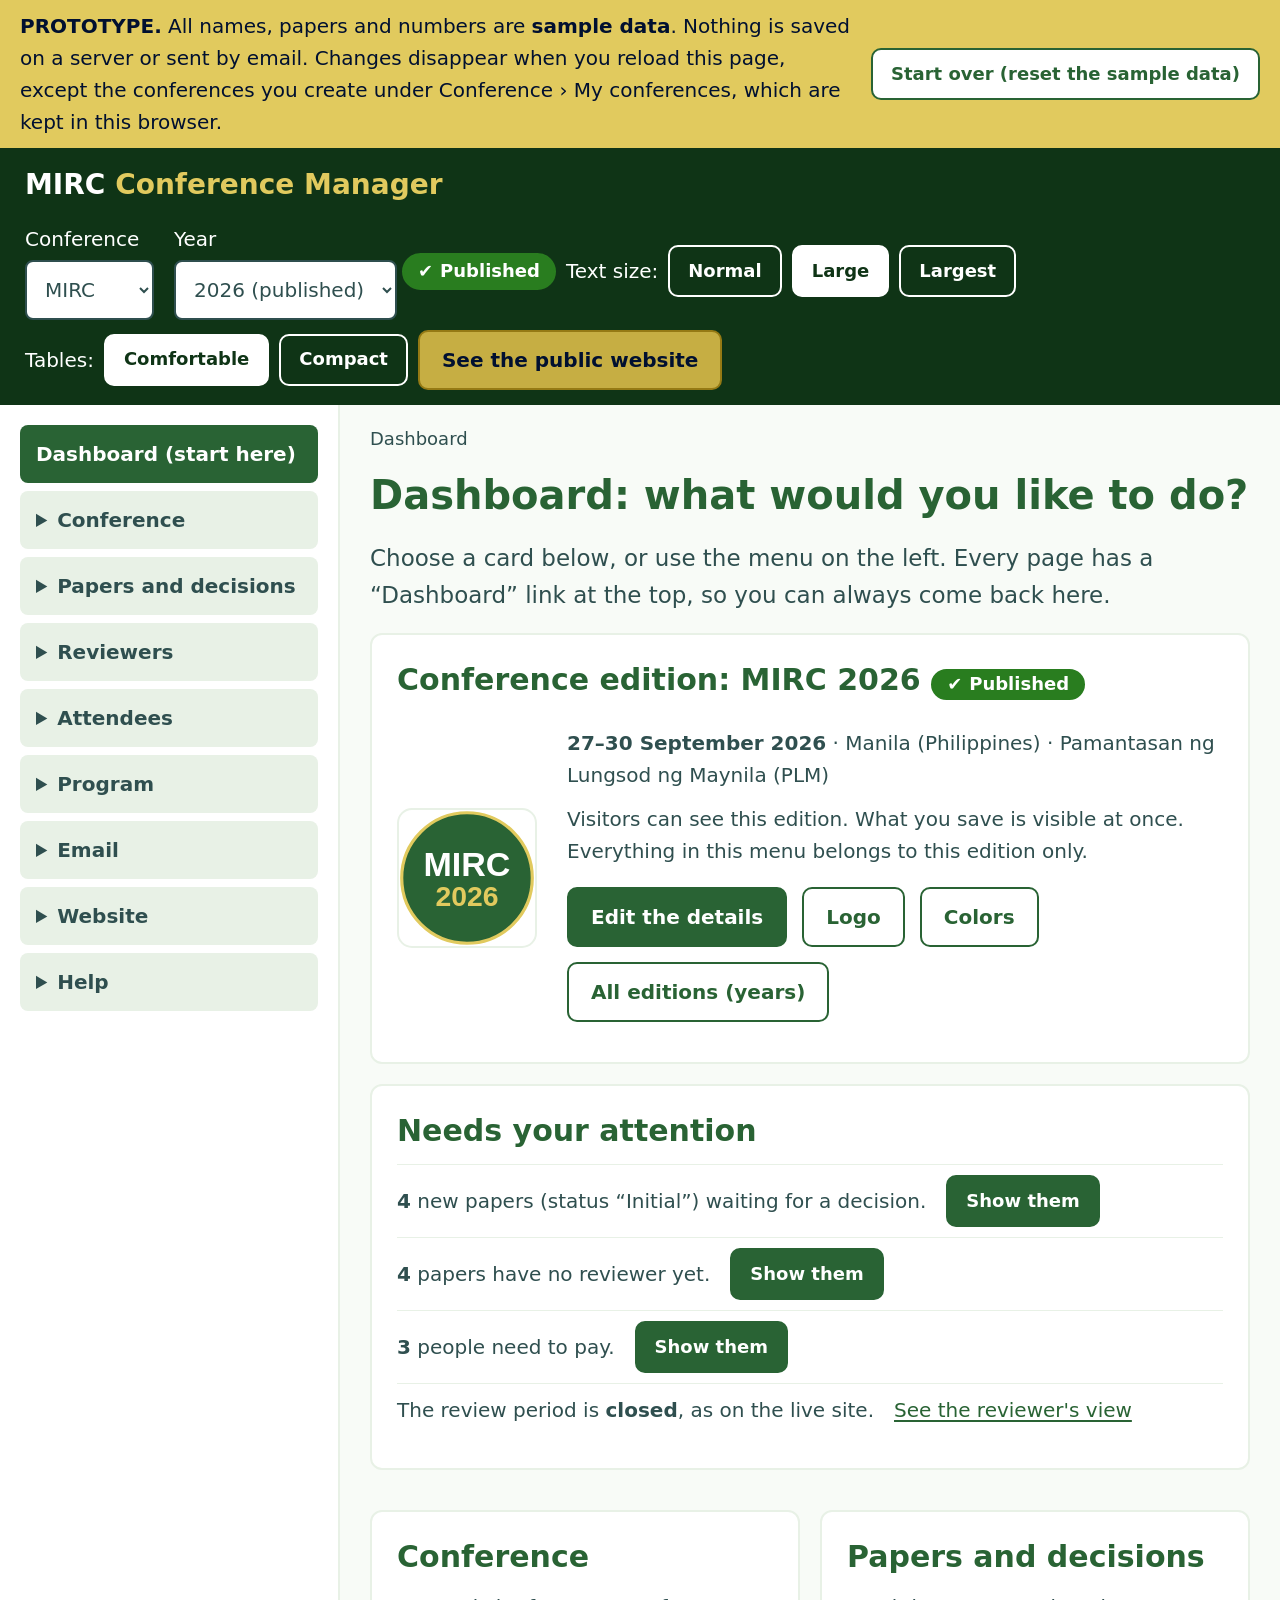
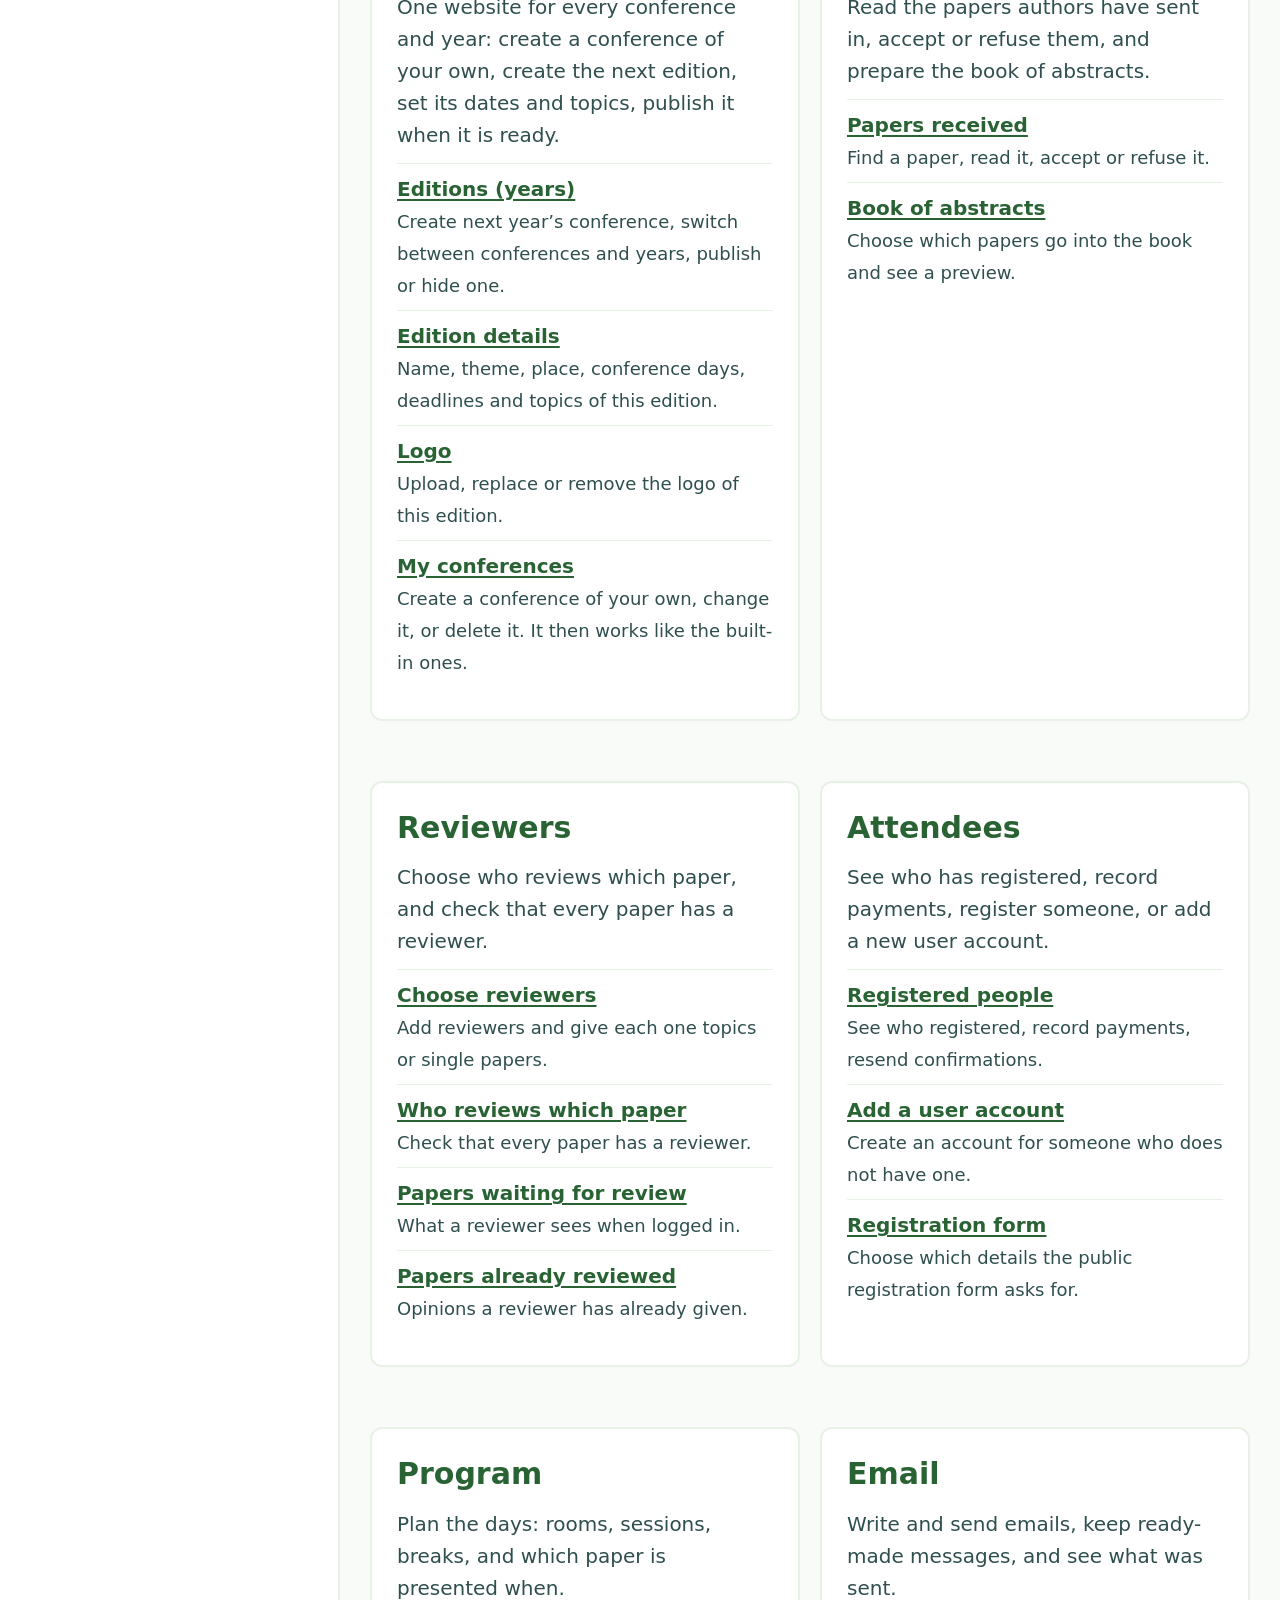
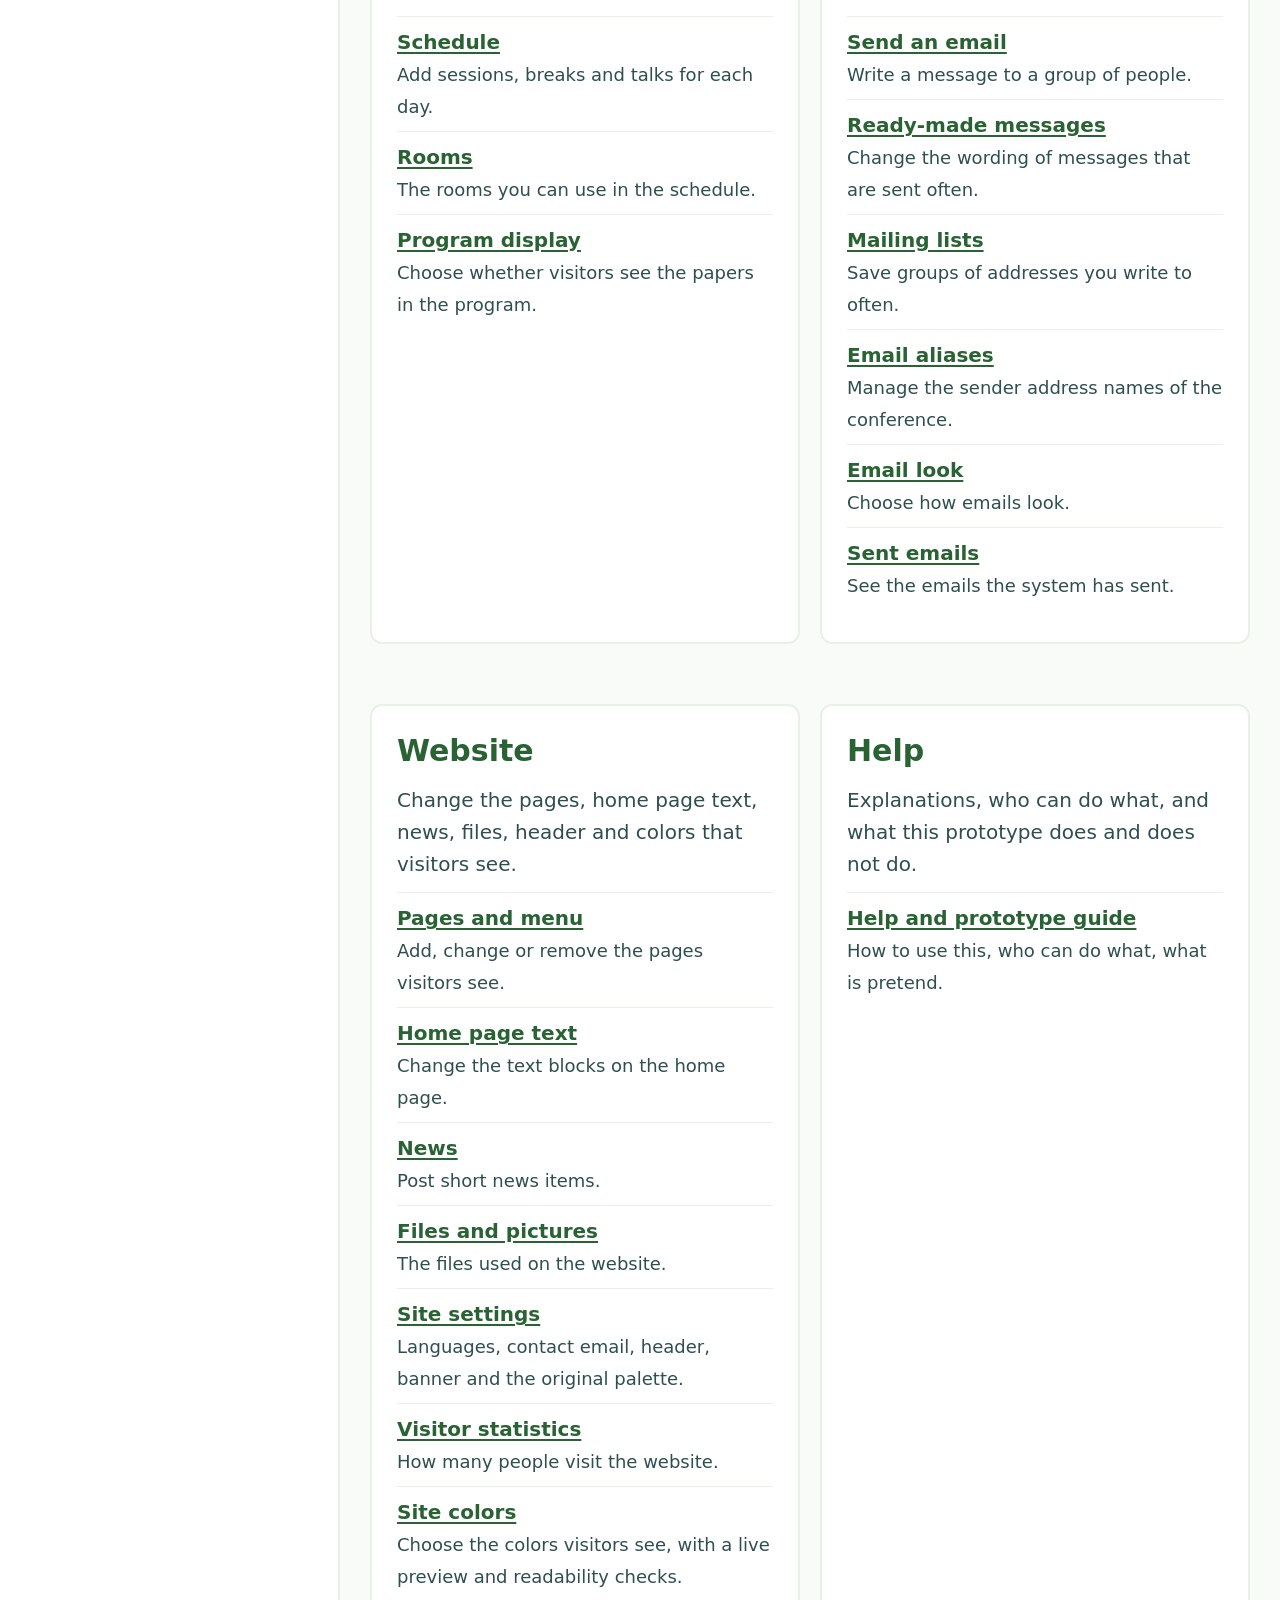
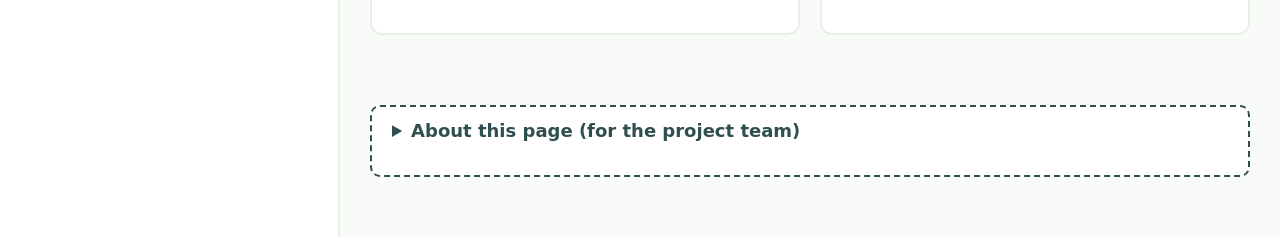
==== commit 84750404: "Add multi-conference support and builder Generalize the prototype to support multiple conferences an" ====
--- a/prototype/index.html
+++ b/prototype/index.html
@@ -3,20 +3,21 @@
 <head>
   <meta charset="utf-8">
   <meta name="viewport" content="width=device-width, initial-scale=1">
-  <title>MIRC conference manager (prototype)</title>
+  <title>Conference manager (prototype)</title>
   <link rel="icon" href="data:,">
   <link rel="stylesheet" href="styles.css">
 </head>
 <body>
   <button type="button" class="skip" data-act="skip">Skip to the main content</button>
   <div class="proto-banner" role="note">
-    <p><strong>PROTOTYPE.</strong> All names, papers and numbers are <strong>sample data</strong>. Nothing is saved on a server or sent by email. Changes disappear when you reload this page.</p>
+    <p><strong>PROTOTYPE.</strong> All names, papers and numbers are <strong>sample data</strong>. Nothing is saved on a server or sent by email. Changes disappear when you reload this page, except the conferences you create under Conference › My conferences, which are kept in this browser.</p>
     <button type="button" id="reset" class="btn btn-small btn-secondary">Start over (reset the sample data)</button>
   </div>
   <div id="live" class="sr-only" role="status" aria-live="polite"></div>
   <div id="app"><noscript><p>This prototype needs JavaScript. Please turn it on in your browser.</p></noscript></div>
   <dialog id="dlg" aria-labelledby="dlg-title"></dialog>
   <!-- Classic scripts (not modules) so this page also works when opened straight from a folder. Order matters. -->
+  <script src="conferences.js"></script>
   <script src="data.js"></script>
   <script src="core.js"></script>
   <script src="calendar.js"></script>
@@ -24,6 +25,7 @@
   <script src="editions.js"></script>
   <script src="logo.js"></script>
   <script src="theme.js"></script>
+  <script src="conference-builder.js"></script>
   <script src="site.js"></script>
   <script>P.start();</script>
 </body>
--- a/prototype/styles.css
+++ b/prototype/styles.css
@@ -1,4 +1,4 @@
-/* MIRC prototype styles. Colors are the blueprint palette (section 9.3): five EXACT values and a few ESTIMATES.
+/* Conference prototype styles. Colors are the blueprint palette (section 9.3): five EXACT values and a few ESTIMATES.
    Only pairs that pass the contrast checks in blueprint 9.5 are used for text. Sizes are in rem so the text-size buttons scale everything. */
 :root {
   --slate-green: #2f4f4f; --forest: #296334; --leaf: #297d1f; --navy: #011030; --deep-green: #0f3416; --white: #ffffff;
@@ -185,6 +185,7 @@
 /* public website preview */
 .sitebar { background: var(--navy); } .sitebar-in { display: flex; flex-wrap: wrap; gap: .5rem 1.25rem; align-items: center; padding: .6rem 1.25rem; }
 .sitebar label.inline, .edpick { display: flex; flex-wrap: wrap; gap: .25rem .5rem; align-items: center; } .sitebar select, .topbar select { width: auto; min-width: min(11rem, 100%); max-width: 100%; }
+.edpick-group { display: flex; flex-wrap: wrap; gap: .5rem 1rem; align-items: flex-end; } .edpick-group .edpick { flex-direction: column; align-items: flex-start; flex-wrap: nowrap; }   /* conference box and year box: label above, side by side while they fit */
 .topbar-tools > .badge { margin-left: -.25rem; }
 .draft-strip { margin: 0; padding: .5rem 1.25rem; background: var(--gold-300); color: var(--navy); text-align: center; }
 .site-banner { margin: 0; padding: .6rem 1.25rem; background: var(--forest); color: var(--white); text-align: center; font-weight: 700; }
